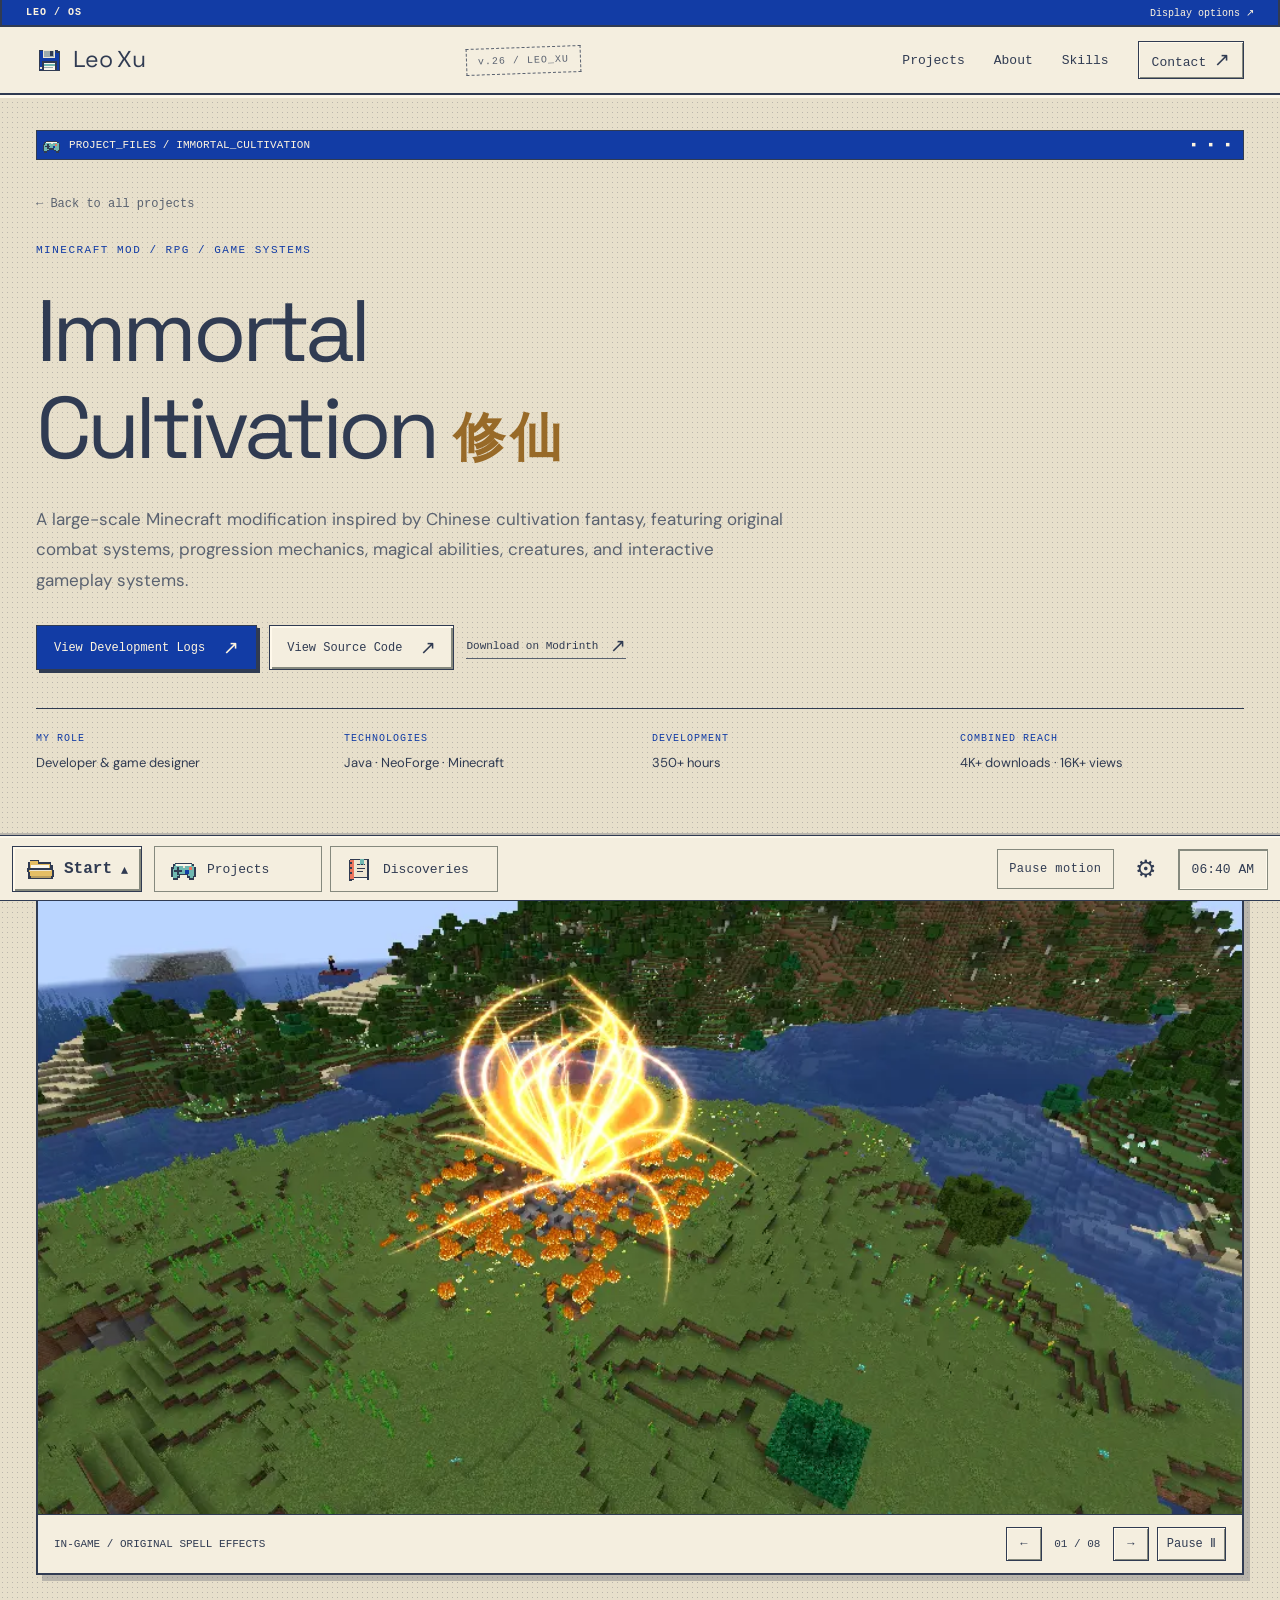
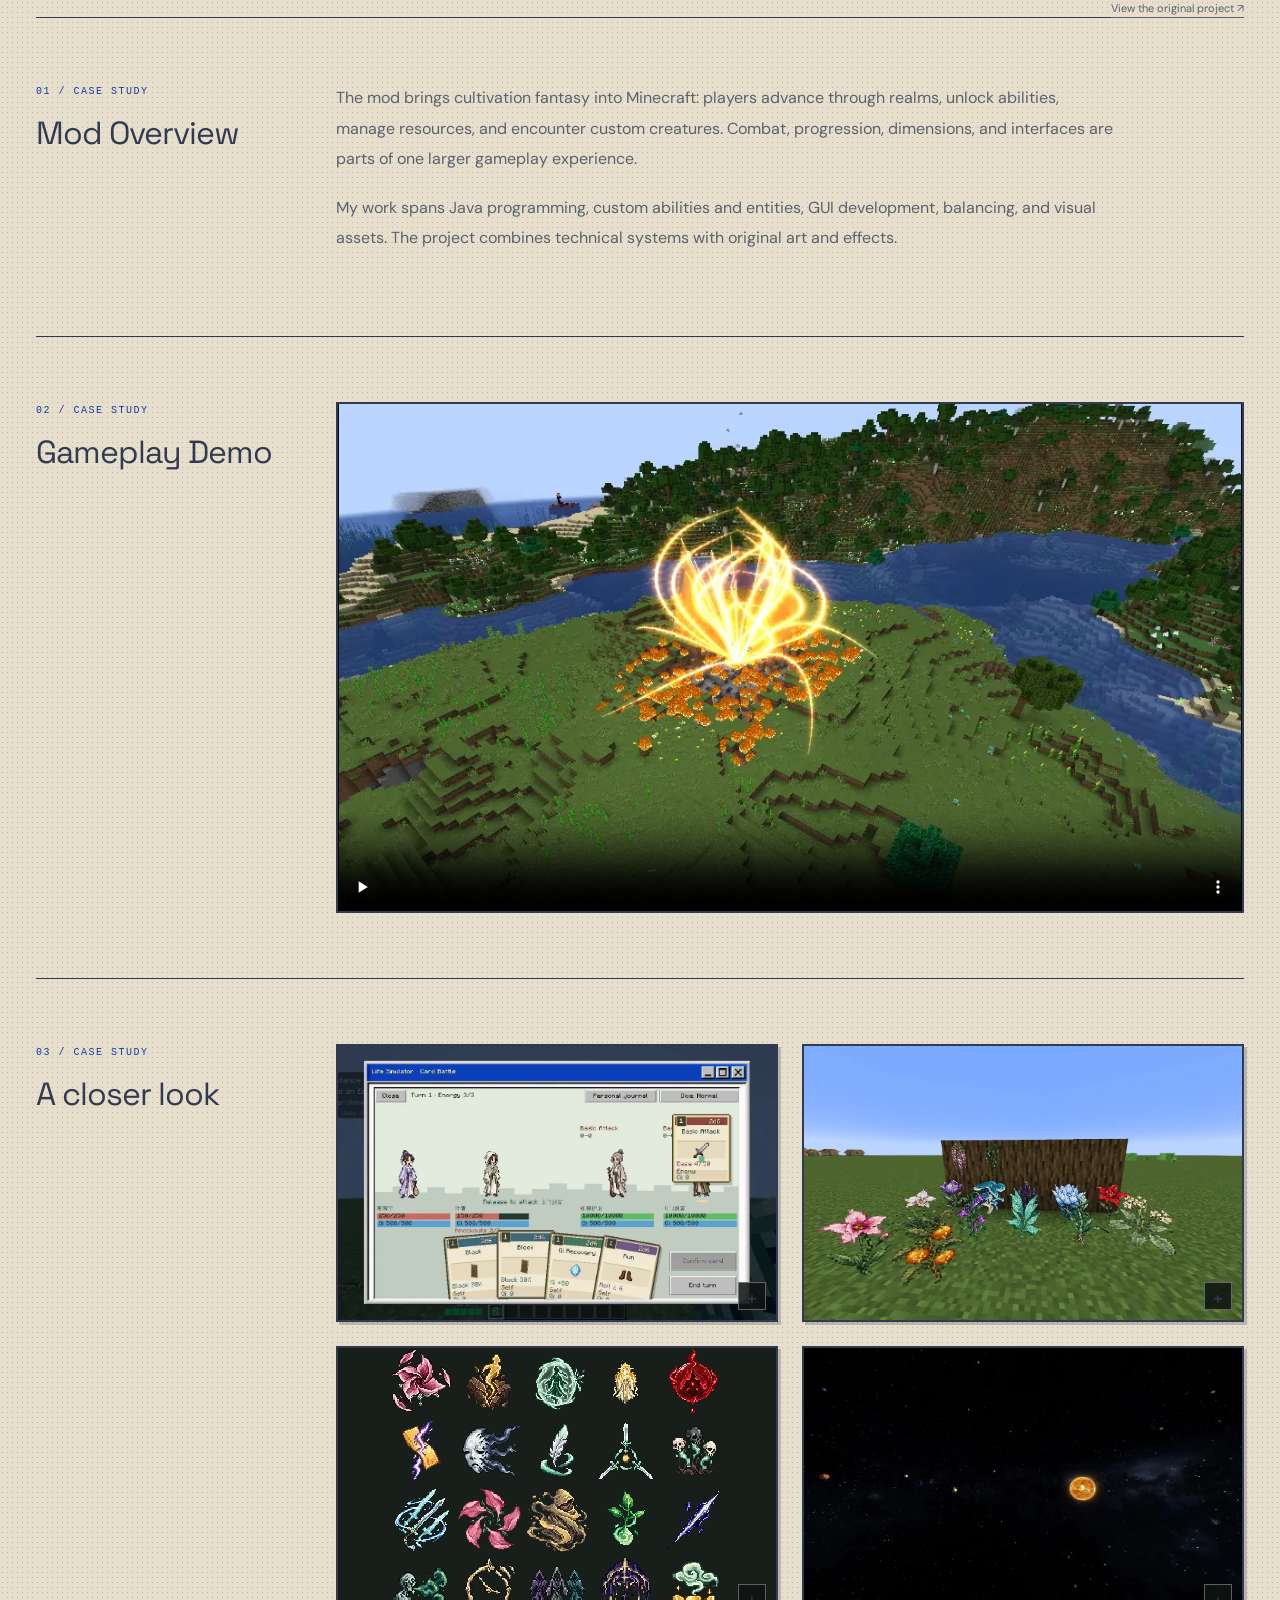
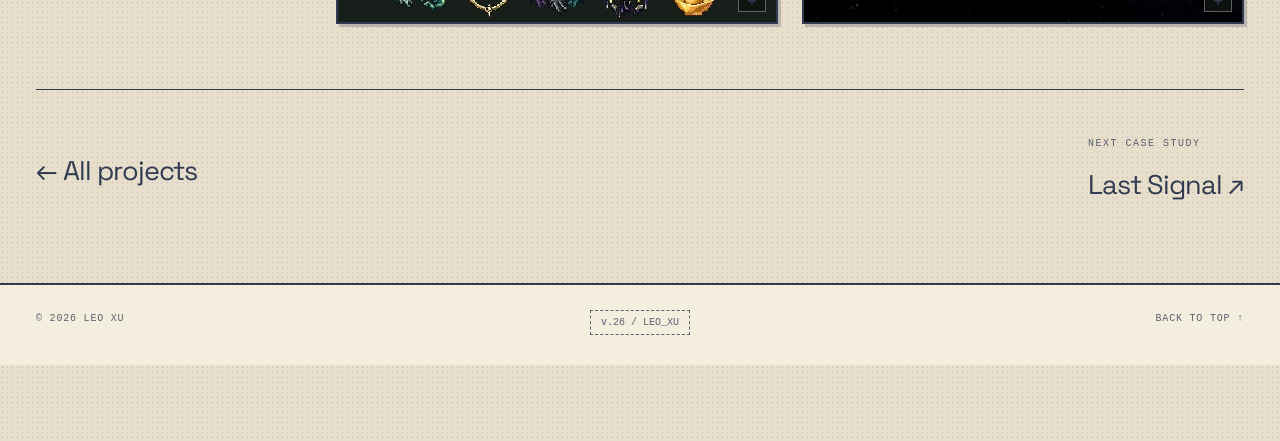
==== immortal-cultivation.html @ 2780e0c4 "first update" ====
<!DOCTYPE html>
<html lang="en" data-palette="paper" id="top"><head><meta charset="UTF-8"><meta name="viewport" content="width=device-width,initial-scale=1"><meta name="description" content="A case study of Leo Xu’s Java and NeoForge Minecraft mod: combat, cultivation progression, entities, interfaces, and original art."><meta name="theme-color" content="#101412"><title>Immortal Cultivation — Leo Xu</title><link rel="icon" type="image/svg+xml" href="assets/favicon.svg"><link rel="preload" href="assets/space-grotesk.woff2" as="font" type="font/woff2" crossorigin><link rel="stylesheet" href="styles.css"><link rel="stylesheet" href="retro.css"><link rel="stylesheet" href="playground.css"><link rel="stylesheet" href="retro-extras.css"><script src="script.js" defer></script><script src="mines-core.js" defer></script><script src="retro-extras.js" defer></script><script src="terminal-core.js" defer></script><script src="playground.js" defer></script><script src="desktop.js" defer></script><script src="case-slideshow.js" defer></script></head><body class="case-page cultivation-case desktop-theme"><a class="skip" href="#main">Skip to content</a><header class="site-header"><div class="system-strip"><span>LEO / OS</span><button type="button" data-app="settings">Display options ↗</button></div><nav class="shell nav-shell" aria-label="Main navigation"><a class="brand" href="index.html"><img class="pixel-icon " src="assets/retro/floppy.svg" alt="" width="32" height="32">Leo Xu<span class="accent"></span></a><button class="build-stamp" type="button" data-secret aria-label="Inspect the desktop build stamp">v.26 / LEO_XU</button><button class="menu-button" type="button" aria-expanded="false" aria-controls="navigation">Menu +</button><div class="nav-links" id="navigation"><a data-section="projects" href="index.html#projects">Projects</a><a data-section="about" href="index.html#about">About</a><a data-section="skills" href="index.html#skills">Skills</a><a class="nav-contact" data-section="contact" href="index.html#contact">Contact <span class="arrow" aria-hidden="true">↗</span></a></div></nav></header><main class="shell" id="main"><section class="case-hero"><div class="section-chrome"><img class="pixel-icon " src="assets/retro/controller.svg" alt="" width="32" height="32"><span>PROJECT_FILES / IMMORTAL_CULTIVATION</span><span class="chrome-dots" aria-hidden="true">▪ ▪ ▪</span></div><a class="back-link" href="index.html#projects">← Back to all projects</a><p class="eyebrow">MINECRAFT MOD / RPG / GAME SYSTEMS</p><div class="case-title-row"><h1>Immortal<br>Cultivation <span class="cn" lang="zh">修仙</span></h1></div><p class="lead">A large-scale Minecraft modification inspired by Chinese cultivation fantasy, featuring original combat systems, progression mechanics, magical abilities, creatures, and interactive gameplay systems.</p><div class="actions"><a class="button" href="https://stardance.hackclub.com/projects/14130" target="_blank" rel="noopener noreferrer">View Development Logs <span class="arrow" aria-hidden="true">↗</span></a><a class="button secondary" href="https://github.com/m3e66/immortal_cultivation_mod-source" target="_blank" rel="noopener noreferrer">View Source Code <span class="arrow" aria-hidden="true">↗</span></a><a class="text-link" href="https://modrinth.com/mod/immortal-cultivation-mod" target="_blank" rel="noopener noreferrer">Download on Modrinth <span class="arrow" aria-hidden="true">↗</span></a></div><dl class="case-facts"><div><dt>My role</dt><dd>Developer &amp; game designer</dd></div><div><dt>Technologies</dt><dd>Java · NeoForge · Minecraft</dd></div><div><dt>Development</dt><dd>350+ hours</dd></div><div><dt>Combined reach</dt><dd>4K+ downloads · 16K+ views</dd></div></dl></section><figure class="case-banner case-slideshow" data-case-slideshow role="region" aria-roledescription="carousel" aria-label="Immortal Cultivation project pictures">
  <div class="case-slide-screen"><div class="case-slide is-active" data-slide data-caption="IN-GAME / ORIGINAL SPELL EFFECTS" role="group" aria-roledescription="slide" aria-label="1 of 8" aria-hidden="false"><img src="assets/cultivation-23.webp" alt="Golden magical effects spreading across the Minecraft world" width="994" height="559" fetchpriority="high"></div><div class="case-slide" data-slide data-caption="INTERFACE / LIFE SIMULATOR" role="group" aria-roledescription="slide" aria-label="2 of 8" aria-hidden="true"><img src="assets/cultivation-7.webp" alt="Life Simulator card battle interface with character sprites and ability cards" width="994" height="559" loading="lazy"></div><div class="case-slide" data-slide data-caption="MODEL VIEWPORT / CREATURE DESIGN" role="group" aria-roledescription="slide" aria-label="3 of 8" aria-hidden="true"><img src="assets/cultivation-14.webp" alt="Dragon creature model in a modeling viewport, not gameplay" width="994" height="559" loading="lazy"></div><div class="case-slide" data-slide data-caption="IN-GAME / ORIGINAL WEAPON ASSETS" role="group" aria-roledescription="slide" aria-label="4 of 8" aria-hidden="true"><img src="assets/cultivation-19.webp" alt="Custom weapon sprites displayed in Minecraft item frames" width="994" height="559" loading="lazy"></div><div class="case-slide" data-slide data-caption="IN-GAME / CUSTOM PLANTS" role="group" aria-roledescription="slide" aria-label="5 of 8" aria-hidden="true"><img src="assets/cultivation-plants.webp" alt="Colorful custom flowers and plants displayed in Minecraft" width="1600" height="841" loading="lazy"></div><div class="case-slide case-slide--pixel-art" data-slide data-caption="PIXEL ART / CULTIVATION ITEMS" role="group" aria-roledescription="slide" aria-label="6 of 8" aria-hidden="true"><img src="assets/cultivation-artifacts.webp" alt="Twenty colorful cultivation item sprites arranged in a grid" width="320" height="256" loading="lazy"></div><div class="case-slide" data-slide data-caption="IN-GAME / CELESTIAL VIEW" role="group" aria-roledescription="slide" aria-label="7 of 8" aria-hidden="true"><img src="assets/cultivation-space.webp" alt="A star-filled sky with glowing celestial bodies" width="1600" height="841" loading="lazy"></div><div class="case-slide" data-slide data-caption="INTERFACE / QI POUCH" role="group" aria-roledescription="slide" aria-label="8 of 8" aria-hidden="true"><img src="assets/cultivation-qi-pouch.webp" alt="Qi Pouch interface with a three-dimensional block preview and inventory" width="1600" height="841" loading="lazy"></div></div>
  <figcaption class="case-slide-controls"><span class="case-slide-caption" data-slide-caption>IN-GAME / ORIGINAL SPELL EFFECTS</span><div class="case-slide-buttons" hidden><button type="button" data-slide-prev aria-label="Previous project picture">←</button><span class="case-slide-count" data-slide-count>01 / 08</span><button type="button" data-slide-next aria-label="Next project picture">→</button><button type="button" data-slide-play aria-label="Pause picture slideshow" aria-pressed="false">Pause Ⅱ</button></div></figcaption>
  <span class="visually-hidden" data-slide-announcement role="status" aria-live="polite" aria-atomic="true"></span>
</figure><p class="case-caption"><a href="https://stardance.hackclub.com/projects/14130" target="_blank" rel="noopener noreferrer">View the original project ↗</a></p>
<section class="case-section"><div class="reveal"><p class="eyebrow">01 / CASE STUDY</p><h2>Mod Overview</h2></div><div class="case-content reveal"><p>The mod brings cultivation fantasy into Minecraft: players advance through realms, unlock abilities, manage resources, and encounter custom creatures. Combat, progression, dimensions, and interfaces are parts of one larger gameplay experience.</p><p>My work spans Java programming, custom abilities and entities, GUI development, balancing, and visual assets. The project combines technical systems with original art and effects.</p></div></section>
<section class="case-section"><div class="reveal"><p class="eyebrow">02 / CASE STUDY</p><h2>Gameplay Demo</h2></div><div class="case-content reveal"><video class="game-video" controls playsinline preload="none" poster="assets/cultivation-23.webp" aria-label="Immortal Cultivation gameplay footage published in Leo's Stardance development logs"><source src="assets/cultivation-gameplay.mp4" type="video/mp4">Your browser cannot play this video <a href="assets/cultivation-gameplay.mp4">Download the gameplay clip</a></video></div></section>
<section class="case-section"><div class="reveal"><p class="eyebrow">03 / CASE STUDY</p><h2>A closer look</h2></div><div class="case-content reveal"><div class="gallery"><figure><button type="button" data-lightbox="assets/cultivation-7.webp" data-caption="" aria-label="Enlarge: Life Simulator card battle interface with character sprites and ability cards"><img src="assets/cultivation-7.webp" alt="Life Simulator card battle interface with character sprites and ability cards" loading="lazy" decoding="async"><span class="zoom-mark" aria-hidden="true">+</span></button></figure><figure><button type="button" data-lightbox="assets/cultivation-plants.webp" data-caption="" aria-label="Enlarge: Colorful custom flowers and plants displayed in Minecraft"><img src="assets/cultivation-plants.webp" alt="Colorful custom flowers and plants displayed in Minecraft" loading="lazy" decoding="async"><span class="zoom-mark" aria-hidden="true">+</span></button></figure><figure><button type="button" data-lightbox="assets/cultivation-artifacts.webp" data-caption="" aria-label="Enlarge: Twenty colorful cultivation item sprites arranged in a grid"><img src="assets/cultivation-artifacts.webp" alt="Twenty colorful cultivation item sprites arranged in a grid" loading="lazy" decoding="async"><span class="zoom-mark" aria-hidden="true">+</span></button></figure><figure><button type="button" data-lightbox="assets/cultivation-space.webp" data-caption="" aria-label="Enlarge: A star-filled sky with glowing celestial bodies"><img src="assets/cultivation-space.webp" alt="A star-filled sky with glowing celestial bodies" loading="lazy" decoding="async"><span class="zoom-mark" aria-hidden="true">+</span></button></figure></div></div></section>
<div class="project-next"><a href="index.html#projects">← All projects</a><div><span class="mono">NEXT CASE STUDY</span><a href="last-signal.html">Last Signal ↗</a></div></div></main><dialog class="lightbox" aria-label="Project screenshot viewer"><div class="lightbox-head"><p class="lightbox-caption"></p><button type="button" data-close aria-label="Close screenshot viewer">Close ×</button></div><img alt=""><div class="lightbox-controls"><button type="button" data-prev>← Previous</button><span class="lightbox-count" aria-live="polite"></span><button type="button" data-next>Next →</button></div></dialog><footer class="site-footer"><div class="shell footer-inner mono"><span>© 2026 LEO XU</span><button class="footer-build-stamp" type="button" data-secret aria-label="Inspect the desktop build stamp">v.26 / LEO_XU</button><a href="#top">BACK TO TOP ↑</a></div></footer><div class="desktop-taskbar"><button class="launcher-button" type="button" data-launcher aria-controls="tool-launcher" aria-expanded="false"><img class="pixel-icon " src="assets/retro/folder.svg" alt="" width="32" height="32"><strong>Start</strong><span>▴</span></button><div class="taskbar-tabs"><a href="index.html#projects"><img class="pixel-icon " src="assets/retro/controller.svg" alt="" width="32" height="32"> Projects</a><button type="button" data-app="journal"><img class="pixel-icon " src="assets/retro/journal.svg" alt="" width="32" height="32"> Discoveries</button></div><div class="taskbar-end"><button class="motion-button" type="button" aria-pressed="false">Pause motion</button><button class="taskbar-settings" type="button" data-app="settings" aria-label="Open desktop settings">⚙</button><time class="desktop-clock" aria-label="Local time">--:--</time></div><nav id="tool-launcher" class="tool-launcher" hidden aria-label="Desktop applications"><div class="launcher-heading">LEO / OS</div><button type="button" class="desktop-shortcut" data-app="signals"><img class="pixel-icon " src="assets/retro/controller.svg" alt="" width="32" height="32"><span>Signal Hunt</span></button><button type="button" class="desktop-shortcut" data-app="paint"><img class="pixel-icon " src="assets/retro/paint.svg" alt="" width="32" height="32"><span>Pixel Paint</span></button><button type="button" class="desktop-shortcut" data-app="music"><img class="pixel-icon " src="assets/retro/music.svg" alt="" width="32" height="32"><span>Music Lab</span></button><button type="button" class="desktop-shortcut" data-app="terminal"><img class="pixel-icon " src="assets/retro/terminal.svg" alt="" width="32" height="32"><span>Terminal</span></button><button type="button" class="desktop-shortcut" data-app="mines"><img class="pixel-icon " src="assets/retro/mines.svg" alt="" width="32" height="32"><span>Minesweeper</span></button><button type="button" class="desktop-shortcut" data-app="saver"><img class="pixel-icon " src="assets/retro/screensaver.svg" alt="" width="32" height="32"><span>Screen Saver</span></button><button type="button" class="desktop-shortcut" data-app="buddy"><img class="pixel-icon " src="assets/retro/paperclip.svg" alt="" width="32" height="32"><span>Office Buddy</span></button><button type="button" class="desktop-shortcut" data-app="errors"><img class="pixel-icon " src="assets/retro/error.svg" alt="" width="32" height="32"><span>Error Lab</span></button><button type="button" class="desktop-shortcut" data-app="journal"><img class="pixel-icon " src="assets/retro/journal.svg" alt="" width="32" height="32"><span>Discoveries</span></button><button type="button" class="desktop-shortcut" data-app="settings"><img class="pixel-icon " src="assets/retro/folder.svg" alt="" width="32" height="32"><span>Desktop settings</span></button></nav></div><div id="desktop-fx" aria-hidden="true"></div></body></html>
---- styles.css ----
@font-face{font-family:Space;src:url('assets/space-grotesk.woff2') format('woff2');font-weight:400 700;font-display:swap}
@font-face{font-family:DM;src:url('assets/dm-sans.woff2') format('woff2');font-weight:400 700;font-display:swap}
:root{color-scheme:dark;--bg:#101412;--panel:#191e1b;--ink:#f0f1e9;--muted:#a5aea6;--line:#303831;--accent:#d1e8a0;--gold:#dfbd7d;--cyan:#9de5dc;--radius:12px;--display:Space,'Segoe UI',sans-serif;--body:DM,'Segoe UI',sans-serif}
*{box-sizing:border-box}html{scroll-behavior:smooth;scroll-padding-top:100px}body{margin:0;background:var(--bg);color:var(--ink);font-family:var(--body);font-size:16px;line-height:1.7}button,a{-webkit-tap-highlight-color:transparent}button,input{font:inherit}button{color:inherit;cursor:pointer}a{color:inherit;text-underline-offset:5px;text-decoration-thickness:1px}img,video,svg{max-width:100%;display:block}img{height:auto}button:focus-visible,a:focus-visible,input:focus-visible,video:focus-visible{outline:2px solid var(--accent);outline-offset:6px}::selection{background:var(--accent);color:var(--bg)}[hidden]{display:none!important}.shell{width:min(1200px,calc(100% - 96px));margin-inline:auto}.skip{position:fixed;top:-100px;left:20px;background:var(--accent);color:var(--bg);padding:12px 18px;z-index:100}.skip:focus{top:12px}.mono,.eyebrow{font-family:Consolas,'Courier New',monospace;font-size:11px;letter-spacing:1.5px;text-transform:uppercase}.eyebrow{color:var(--accent);display:flex;gap:14px;align-items:center;margin:0 0 22px}.eyebrow:before{content:'';width:22px;height:1px;background:currentColor}h1,h2,h3,h4{font-family:var(--display);font-weight:500;line-height:1.12;margin:0;letter-spacing:-.04em}h2{font-size:clamp(34px,4vw,52px)}h3{font-size:28px}p{margin:0 0 18px}.muted{color:var(--muted)}.accent{color:var(--accent)}.small{font-size:13px}.arrow{display:inline-block;font-family:Arial,sans-serif;font-size:19px;line-height:1;transition:transform .2s}.button:hover .arrow,.text-link:hover .arrow{transform:translate(3px,-2px)}
.site-header{position:sticky;top:0;z-index:30;background:#101412f5;border-bottom:1px solid var(--line)}.nav-shell{height:80px;display:flex;align-items:center;justify-content:space-between;gap:30px}.brand{display:flex;align-items:center;gap:12px;text-decoration:none;font-family:var(--display);font-size:20px;letter-spacing:-.7px}.brand-mark{width:30px;height:30px;border:1px solid #5c6c55;display:grid;place-items:center;font-size:13px;transform:rotate(-8deg);color:var(--accent)}.brand-mark span{transform:rotate(8deg)}.nav-links{display:flex;align-items:center;gap:33px;height:100%}.nav-links a{font-size:13px;text-decoration:none;color:var(--muted);position:relative;padding:29px 0}.nav-links a:after{content:'';position:absolute;bottom:16px;left:0;width:100%;height:2px;background:var(--accent);transform:scaleX(0);transform-origin:left;transition:transform .25s}.nav-links a:hover,.nav-links a[aria-current]{color:var(--ink)}.nav-links a[aria-current]:after{transform:scaleX(1)}.nav-links .nav-contact{padding:8px 15px;border:1px solid #56614e;border-radius:4px;color:var(--accent)}.nav-links .nav-contact:after{display:none}.nav-contact:hover{background:#222c1c}.menu-button{display:none;background:none;border:1px solid var(--line);padding:7px 12px}.header-note{color:#8c968e;font-size:10px;letter-spacing:1px}
.hero{position:relative;min-height:650px;display:grid;grid-template-columns:1fr 1fr;align-items:center;padding-top:58px;padding-bottom:65px;isolation:isolate}.hero-copy{position:relative;z-index:2}.hero .eyebrow{margin-bottom:28px}.hero h1{font-size:clamp(86px,10.2vw,146px);font-weight:500;letter-spacing:-.075em;line-height:1}.hero-role{font-family:var(--display);font-size:clamp(22px,2.5vw,31px);letter-spacing:-.8px;margin:20px 0}.hero-description{max-width:470px;color:var(--muted);font-size:16px;line-height:1.9}.hero-skills{color:#a9b79e;font-family:Consolas,monospace;font-size:11px;letter-spacing:.1px;margin:22px 0 28px}.actions{display:flex;flex-wrap:wrap;align-items:center;gap:12px}.button{display:inline-flex;align-items:center;justify-content:center;gap:24px;padding:13px 22px;background:var(--accent);color:#15200e;text-decoration:none;font-size:13px;font-weight:600;border:1px solid var(--accent);border-radius:4px;line-height:1.4;transition:background .2s,transform .2s,border-color .2s}.button:hover{background:#e1f5b7;border-color:#e1f5b7;transform:translateY(-2px)}.button.secondary{background:transparent;color:var(--ink);border-color:#465044}.button.secondary:hover{background:#22291f;border-color:#8c9a7e}.text-link{display:inline-flex;align-items:center;gap:12px;font-size:13px;text-decoration:none;border-bottom:1px solid #78846c;padding-bottom:3px;line-height:1.7}.hero-art{position:relative;width:115%;margin-left:-5%;align-self:center}.hero-art svg{width:100%;overflow:visible}.world-float{transform-origin:350px 240px;animation:float 7s ease-in-out infinite}.world-spark{animation:spark 5s ease-in-out infinite;animation-delay:var(--delay,0s)}.hero-art-label{position:absolute;left:12%;bottom:8%;color:#74866c;font:10px Consolas,monospace;letter-spacing:2px}.motion-button{background:none;color:var(--muted);border:0;border-bottom:1px solid var(--line);padding:4px 0;font:10px Consolas,monospace;letter-spacing:.5px;position:absolute;bottom:10px;right:20px}.hero-bottom{display:flex;justify-content:space-between;align-items:center;border-top:1px solid var(--line);padding:19px 0;color:#97a18f;font-size:10px;letter-spacing:1.2px}.hero-bottom a{text-decoration:none}.hero-bottom span:first-child{display:flex;gap:9px;align-items:center}.status-dot{display:inline-block;width:5px;height:5px;border-radius:50%;background:var(--accent)}
.section{padding:106px 0}.section-top{display:flex;justify-content:space-between;align-items:flex-end;gap:28px;margin-bottom:42px}.section-top .eyebrow{margin-bottom:15px}.section-top>p{font-size:14px;color:var(--muted);max-width:330px;margin:0}.section-number{color:#66745f}.project-feature{border:1px solid var(--line);border-radius:var(--radius);background:#191b1c;overflow:hidden;position:relative;margin-bottom:34px;isolation:isolate;--spot:rgba(223,189,125,.09)}.project-feature:before{content:'';pointer-events:none;position:absolute;inset:0;background:radial-gradient(480px circle at var(--mouse-x,40%) var(--mouse-y,30%),var(--spot),transparent 70%);opacity:0;transition:opacity .5s;z-index:-1}.project-feature:hover:before{opacity:1}.project-feature.cultivation{--accent:var(--gold);border-color:#494030;background:#1c1a20}.project-feature.signal{--accent:var(--cyan);--spot:rgba(157,229,220,.09);border-color:#30484a;background:#101e24}.feature-body{display:grid;grid-template-columns:1.2fr 1fr}.feature-visual{padding:24px 0 24px 24px;display:flex;flex-direction:column}.feature-image{position:relative;overflow:hidden;border-radius:6px;flex:1;min-height:330px;background:#101316}.feature-image img{width:100%;height:100%;position:absolute;object-fit:cover;transition:transform .8s cubic-bezier(.2,.7,.1,1)}.project-feature:hover .feature-image img{transform:scale(1.025)}.feature-image .image-marker{position:absolute;bottom:15px;left:15px;background:#101412df;padding:6px 11px;font-size:10px;letter-spacing:1px;color:white;border:1px solid #ffffff24;z-index:2}.feature-image .corner-link{position:absolute;right:15px;top:15px;width:35px;height:35px;background:#101412dc;border:1px solid #ffffff35;display:grid;place-items:center;border-radius:50%;text-decoration:none;color:white;z-index:2}.feature-image .corner-link:hover{background:var(--accent);color:var(--bg)}.feature-caption{display:flex;justify-content:space-between;gap:16px;font-size:10px;color:#b2ada4;margin-top:13px}.feature-caption a{color:inherit}.feature-copy{padding:35px 34px;display:flex;flex-direction:column;justify-content:center}.project-index{font:10px Consolas,monospace;color:var(--accent);text-transform:uppercase;letter-spacing:1.7px;margin-bottom:19px}.feature-copy h3{font-size:clamp(29px,3vw,39px);letter-spacing:-1.5px}.cn{font-size:.6em;font-family:serif;color:var(--gold);letter-spacing:.1em;vertical-align:middle;white-space:nowrap}.feature-copy .description{font-size:14px;line-height:1.8;color:#bbc0b9;margin:20px 0}.tags{display:flex;gap:6px;flex-wrap:wrap}.tag{font:10px Consolas,monospace;border:1px solid #ffffff26;padding:4px 9px;border-radius:3px;color:#c5cdbd;line-height:1.5}.feature-role{font-size:12px;color:#adb5aa;margin:18px 0 22px}.feature-role strong{color:var(--ink);font-weight:500}.feature-copy .actions{gap:16px}.feature-copy .button{padding:11px 15px;gap:15px}.feature-copy .text-link{font-size:12px}.feature-footer{display:flex;border-top:1px solid #ffffff15;padding:19px 24px;gap:30px;align-items:center;justify-content:space-between}.feature-metrics{display:flex;gap:28px}.metric{font-size:10px;color:#b3b8ab}.metric strong{font-family:var(--display);font-size:22px;font-weight:500;color:var(--ink);margin-right:6px}.feature-footer>.mono{color:var(--accent);font-size:10px;letter-spacing:.5px}.feature-footer .source-link{font-size:11px;color:#bbc1b5;white-space:nowrap}.section-divider{border-top:1px solid var(--line)}
.additional-grid{display:grid;grid-template-columns:repeat(2,1fr);gap:34px 28px}.project-card{border-bottom:1px solid var(--line);padding-bottom:28px;transition:transform .3s}.project-card:hover{transform:translateY(-4px)}.card-media{display:block;position:relative;aspect-ratio:1.9;overflow:hidden;background:#202722;border-radius:8px;border:1px solid var(--line);margin-bottom:21px}.card-media img{width:100%;height:100%;object-fit:cover;transition:transform .6s}.card-media:hover img{transform:scale(1.035)}.card-media.advent img{object-position:top}.media-label{position:absolute;bottom:10px;left:12px;font:9px Consolas,monospace;letter-spacing:.7px;padding:4px 8px;color:#e9eee6;background:#121714eb;border:1px solid #ffffff20}.card-category{font:10px Consolas,monospace;letter-spacing:1px;text-transform:uppercase;color:var(--accent);margin-bottom:10px}.card-title{display:flex;align-items:flex-start;justify-content:space-between;gap:20px;margin-bottom:14px}.card-title h3{font-size:23px;letter-spacing:-.6px}.card-title a{text-decoration:none}.card-title a:hover{color:var(--accent)}.card-title>.arrow{color:var(--accent)}.project-card>p{font-size:14px;line-height:1.85;color:var(--muted);max-width:520px}.contribution{font-size:12px;color:#c0c8bb;margin:18px 0}.contribution strong{color:var(--ink);font-weight:500}.project-card .tags{margin-top:20px}.eye-graphic{width:100%;height:100%;background:#222b2b}.project-card .no-link{font-size:11px;color:#9da797;margin-top:18px}
.process{padding:84px 0;background:#dce4ce;color:#1d2719}.process .eyebrow{color:#4d6240}.process h2{max-width:500px}.process .section-top>p{color:#4d5847}.process-track{display:grid;grid-template-columns:repeat(4,1fr);margin-top:45px}.process-step{padding:25px 26px 0 0;border-top:1px solid #8c9b7f;position:relative}.process-step:before{content:'';position:absolute;top:-4px;left:0;width:7px;height:7px;background:#405135;border-radius:50%}.process-step .mono{color:#526447;font-size:11px}.process-step h3{font-size:23px;margin:16px 0 12px;letter-spacing:-.5px}.process-step p{font-size:13px;color:#4b5645;line-height:1.9;margin:0;max-width:225px}
.about-grid{display:grid;grid-template-columns:.9fr 1.1fr;gap:90px}.about-heading h2{font-size:48px;line-height:1.16;max-width:370px}.about-stamp{margin-top:38px;border:1px solid #4a5741;width:110px;height:110px;border-radius:50%;display:flex;flex-direction:column;align-items:center;justify-content:center;transform:rotate(-12deg);font-size:10px;letter-spacing:1px;color:var(--accent)}.about-stamp strong{font-family:var(--display);font-size:37px;font-weight:500;letter-spacing:-3px;line-height:1.1}.about-copy p{color:#b8c1b3;font-size:16px;line-height:1.95}.about-copy p:first-child{font-size:22px;line-height:1.6;color:var(--ink);letter-spacing:-.4px}.about-facts{display:grid;grid-template-columns:1fr 1fr;gap:18px;padding-top:24px;margin-top:24px;border-top:1px solid var(--line)}.about-facts dt{font:10px Consolas,monospace;letter-spacing:1px;color:#819277;text-transform:uppercase}.about-facts dd{font-size:13px;margin:8px 0 0;line-height:1.7}.skills-list{border-top:1px solid var(--line)}.skill-row{display:grid;grid-template-columns:50px 1fr 1.6fr;gap:22px;align-items:center;border-bottom:1px solid var(--line);padding:27px 0}.skill-row>.mono{color:#819277}.skill-row h3{font-size:20px;letter-spacing:-.4px}.skill-row p{margin:0;font-size:14px;color:#b3bcae}.skill-row small{font-size:11px;color:#7e8b79}.contact-section{padding:80px 0 90px}.contact-box{padding:58px 60px;border:1px solid #48523f;border-radius:12px;position:relative;overflow:hidden;background:#1a2218;display:grid;grid-template-columns:1.2fr 1fr;gap:50px}.contact-box h2{font-size:clamp(36px,4.2vw,54px);line-height:1.1}.contact-box>div>p{max-width:450px;color:#acb9a1;margin-top:20px;font-size:14px}.contact-details{align-self:center}.email-link{display:inline-block;font-family:var(--display);font-size:clamp(17px,2vw,25px);letter-spacing:-.6px;color:var(--accent);overflow-wrap:anywhere;margin-bottom:23px}.copy-button{background:none;border:0;border-bottom:1px solid #738366;color:#c1cdb7;padding:4px 0;font-size:12px}.contact-details .actions{gap:20px}.contact-links{display:flex;gap:22px;margin-top:24px;font-size:11px;color:#9eac94}.contact-status{min-height:22px;font-size:12px;color:var(--accent);margin:12px 0 0!important}.email-fallback{width:100%;padding:9px;background:#101412;border:1px solid var(--accent);color:var(--ink);font-size:14px}.site-footer{border-top:1px solid var(--line);padding:25px 0 30px}.footer-inner{display:flex;justify-content:space-between;gap:20px;color:#86937e;font-size:10px;letter-spacing:.8px}.footer-inner a{text-decoration:none}.footer-inner a:hover{color:var(--accent)}
.case-page{--accent:var(--gold)}.case-page.signal-case{--accent:var(--cyan)}.case-hero{padding-top:50px;padding-bottom:60px}.back-link{display:inline-flex;gap:12px;text-decoration:none;color:var(--muted);font-size:12px;margin-bottom:48px}.back-link:hover{color:var(--accent)}.case-title-row{display:flex;justify-content:space-between;align-items:flex-end;gap:40px}.case-hero h1{font-size:clamp(46px,6.7vw,88px);max-width:850px;letter-spacing:-.055em}.case-hero .lead{font-size:18px;color:#b8c0b0;max-width:750px;line-height:1.8;margin:27px 0 30px}.case-facts{display:grid;grid-template-columns:repeat(4,1fr);border-top:1px solid var(--line);padding-top:24px;margin:38px 0 0;gap:24px}.case-facts dt{font:10px Consolas,monospace;color:var(--accent);letter-spacing:1px;text-transform:uppercase}.case-facts dd{margin:8px 0 0;font-size:13px}.case-banner{margin:0 0 24px;position:relative;border:1px solid #524630;border-radius:8px;overflow:hidden;background:#141a1b}.signal-case .case-banner{border-color:#2f5151}.case-banner>img{width:100%;max-height:580px;object-fit:cover}.case-banner .banner-overlay{position:absolute;bottom:20px;left:24px;padding:7px 12px;border:1px solid #ffffff38;background:#111611e6;font:10px Consolas,monospace;letter-spacing:1px;color:white}.case-caption{font-size:11px;color:var(--muted);margin-bottom:0;display:flex;justify-content:space-between;gap:20px}.case-section{display:grid;grid-template-columns:240px 1fr;gap:60px;padding:65px 0;border-top:1px solid var(--line)}.case-section h2{font-size:32px;letter-spacing:-1px}.case-section .eyebrow{font-size:10px;margin-bottom:16px}.case-content>p{font-size:16px;color:#b9c1b2;line-height:1.9;max-width:780px}.case-content h3{font-size:23px;margin-bottom:15px;letter-spacing:-.6px}.case-content ul{color:#b9c1b2;font-size:14px;line-height:1.9;padding-left:19px}.case-content li{padding-left:5px;margin-bottom:8px}.case-content li::marker{color:var(--accent)}.system-grid{display:grid;grid-template-columns:1fr 1fr;gap:23px}.system{border-left:2px solid #57604c;padding:2px 0 5px 22px}.system h3{font-size:20px;margin-bottom:12px}.system p{font-size:14px;color:#abb6a3;line-height:1.9;margin:0}.system .mono{color:var(--accent);display:block;margin-bottom:13px;font-size:10px}.system.wide{grid-column:1/-1}.decision{border-top:1px solid var(--line);padding:25px 0}.decision:first-child{border-top:0;padding-top:0}.decision h3{font-size:22px;margin-bottom:12px}.decision p{font-size:14px;color:#b9c1b2;line-height:1.9}.evidence-link{font-size:11px;color:var(--accent)}.game-video{width:100%;aspect-ratio:16/9;background:#080c09;border:1px solid var(--line);border-radius:6px}.media-note{color:#97a18e;font-size:11px;margin-top:12px;line-height:1.8}.gallery{display:grid;grid-template-columns:1fr 1fr;gap:24px}.gallery figure{margin:0}.gallery button{display:block;position:relative;width:100%;padding:0;background:#181e19;border:1px solid var(--line);border-radius:6px;overflow:hidden;cursor:zoom-in}.gallery button img{width:100%;aspect-ratio:16/10;object-fit:cover;transition:transform .45s}.gallery button:hover img{transform:scale(1.035)}.gallery button .zoom-mark{position:absolute;right:10px;bottom:10px;background:#101412dd;border:1px solid #ffffff55;width:28px;height:28px;display:grid;place-items:center;font-size:18px}.gallery figcaption{font-size:11px;color:#a3af9b;line-height:1.6;margin-top:11px}.gallery.full-width{grid-template-columns:1fr}.gallery.full-width button img{aspect-ratio:auto;object-fit:contain}.project-next{display:flex;justify-content:space-between;align-items:center;gap:30px;border-top:1px solid var(--line);padding:45px 0 75px}.project-next .mono{color:var(--muted);font-size:10px;margin-bottom:10px;display:block}.project-next a{font-family:var(--display);font-size:27px;letter-spacing:-1px;text-decoration:none}.project-next a:hover{color:var(--accent)}
.lightbox{width:min(1150px,calc(100% - 32px));max-height:94svh;background:#111612;border:1px solid #65715b;border-radius:8px;padding:18px;color:var(--ink)}.lightbox::backdrop{background:#060a08ed}.lightbox-head{display:flex;align-items:center;justify-content:space-between;gap:20px;margin-bottom:14px}.lightbox-head p{font-size:12px;color:var(--muted);margin:0}.lightbox button{border:1px solid #536049;background:#1f281a;padding:7px 14px;font-size:12px}.lightbox>img{max-width:100%;max-height:72svh;object-fit:contain;margin:auto}.lightbox-controls{display:flex;justify-content:space-between;margin-top:14px;gap:20px;align-items:center}.lightbox-controls span{font:11px Consolas,monospace;color:var(--muted)}
.reveal.is-pending{opacity:0;transform:translateY(22px)}.reveal{transition:opacity .7s ease,transform .7s cubic-bezier(.2,.65,.3,1)}.reveal.is-visible{opacity:1;transform:none}.motion-off *, .motion-off *:before, .motion-off *:after{animation:none!important;transition:none!important;scroll-behavior:auto!important}.motion-off .reveal{opacity:1!important;transform:none!important}@keyframes float{0%,100%{transform:translateY(0)}50%{transform:translateY(-11px)}}@keyframes spark{0%,100%{opacity:.3}50%{opacity:.9}}
@media(min-width:1600px){.shell{width:min(1360px,calc(100% - 140px))}.hero{min-height:740px}.hero h1{font-size:160px}.hero-description{font-size:18px;max-width:520px}.hero-art{width:108%}.feature-image{min-height:390px}.feature-copy{padding:46px}.hero-role{font-size:36px}}
@media(max-width:1100px){.shell{width:calc(100% - 64px)}.header-note{display:none}.hero{min-height:610px}.hero-art{width:115%;margin-left:-6%}.hero h1{font-size:105px}.feature-body{grid-template-columns:1.1fr 1fr}.feature-copy{padding:28px 25px}.feature-copy h3{font-size:31px}.feature-footer{gap:20px;flex-wrap:wrap}.feature-footer>.mono{display:none}.feature-copy .actions{align-items:flex-start;flex-direction:column;gap:18px}.feature-image{min-height:360px}.about-grid{gap:45px}.contact-box{padding:40px;gap:30px}.case-section{grid-template-columns:190px 1fr;gap:35px}}
@media(max-width:800px){.shell{width:calc(100% - 40px)}.nav-shell{height:70px}.nav-links{gap:23px}.nav-links a{font-size:12px;padding:23px 0}.nav-links a:after{bottom:11px}.hero{min-height:580px;padding:58px 0 48px;grid-template-columns:1.1fr .9fr}.hero h1{font-size:86px}.hero-role{font-size:22px}.hero-description{font-size:14px}.hero-art{width:135%;margin-left:-20%}.hero-skills{font-size:10px;max-width:300px;line-height:1.9}.hero .button{padding:12px 16px;gap:14px}.hero-art-label{display:none}.hero-bottom{font-size:9px;gap:20px}.section{padding:78px 0}.section-top{align-items:flex-start;gap:25px}.section-top>p{font-size:12px;max-width:245px}.feature-body{grid-template-columns:1fr}.feature-visual{padding:18px 18px 0}.feature-image{min-height:0;aspect-ratio:1.8;flex:auto}.feature-copy{padding:28px}.feature-copy .actions{flex-direction:row;align-items:center}.feature-copy h3{font-size:35px}.feature-copy .description{max-width:590px}.feature-role{margin:16px 0 23px}.feature-caption{margin:10px 0 0}.feature-footer{padding:17px 28px}.feature-metrics{gap:22px}.metric strong{font-size:20px}.additional-grid{gap:28px 22px}.card-title h3{font-size:20px}.project-card>p{font-size:13px}.card-category{font-size:9px}.card-media{aspect-ratio:1.6}.process{padding:65px 0}.process-step{padding-right:20px}.process-step h3{font-size:20px}.process-step p{font-size:12px}.about-grid{grid-template-columns:.8fr 1.2fr;gap:30px}.about-heading h2{font-size:38px}.about-copy p{font-size:14px}.about-copy p:first-child{font-size:19px}.skill-row{grid-template-columns:30px 1fr 1.4fr;gap:15px}.skill-row h3{font-size:17px}.skill-row p{font-size:12px}.contact-box{padding:35px;grid-template-columns:1fr;gap:28px}.contact-box h2{font-size:44px}.email-link{font-size:24px}.case-facts{grid-template-columns:1fr 1fr;row-gap:25px}.case-section{grid-template-columns:1fr;gap:26px;padding:48px 0}.case-section h2{font-size:30px}.case-section .eyebrow{margin-bottom:10px}.case-title-row{align-items:flex-start;flex-direction:column;gap:25px}.case-hero h1{font-size:56px}.case-hero .lead{font-size:16px}.back-link{margin-bottom:34px}.gallery{gap:18px}.case-content>p{font-size:15px}}
@media(max-width:560px){html{scroll-padding-top:85px}.shell{width:calc(100% - 36px)}.brand{font-size:18px}.brand-mark{width:27px;height:27px;font-size:12px}.menu-button{display:block}.nav-links{display:none;position:absolute;top:70px;left:0;width:100%;height:auto;background:#171e16;border-bottom:1px solid #57654d;padding:12px 24px 22px;flex-direction:column;align-items:stretch;gap:0}.nav-links.is-open{display:flex}.nav-links a{padding:15px 0;font-size:14px}.nav-links a:after{bottom:8px;width:26px}.nav-links .nav-contact{margin-top:8px;padding:12px}.hero{display:flex;flex-direction:column;align-items:stretch;padding-top:48px;padding-bottom:15px;min-height:0}.hero .eyebrow{font-size:9px;margin-bottom:22px}.hero h1{font-size:clamp(76px,25.5vw,100px)}.hero-role{font-size:clamp(20px,6.2vw,24px);margin:18px 0}.hero-description{font-size:15px;max-width:420px}.hero-skills{max-width:none;font-size:10px;margin:20px 0 27px}.hero-copy .actions{gap:10px}.hero-art{width:100%;margin:16px 0 -3px;max-width:440px;align-self:center}.hero-art svg{max-height:300px}.motion-button{bottom:6px;right:0;font-size:9px}.hero-bottom{font-size:8px;line-height:1.8;padding:18px 0;letter-spacing:.5px}.hero-bottom .desktop-only{display:none}.section{padding:65px 0}.section-top{display:block;margin-bottom:29px}.section-top>p{max-width:330px;margin-top:18px;font-size:13px}.eyebrow{font-size:10px;margin-bottom:18px}.section-top h2{font-size:36px}.feature-copy{padding:24px 20px}.feature-copy h3{font-size:30px}.feature-copy .description{font-size:13px;margin:17px 0}.feature-visual{padding:12px 12px 0}.feature-image{aspect-ratio:1.45}.signal .feature-image img{object-fit:contain;background:#080f15}.feature-caption{font-size:9px;gap:10px}.feature-copy .button{font-size:12px}.feature-copy .text-link{font-size:11px}.feature-footer{padding:16px 20px;gap:15px}.feature-metrics{gap:15px;width:100%;justify-content:space-between}.metric{font-size:9px;max-width:100px}.metric strong{display:block;margin:0;font-size:23px}.project-index{font-size:9px;margin-bottom:15px}.feature-role{font-size:11px}.project-feature{margin-bottom:24px}.additional-grid{grid-template-columns:1fr;gap:33px}.card-media{aspect-ratio:1.8}.card-title h3{font-size:23px}.project-card>p{font-size:14px}.process-track{grid-template-columns:1fr;margin-top:28px}.process-step{border-top:0;border-left:1px solid #8c9b7f;padding:0 0 30px 27px}.process-step:last-child{padding-bottom:0}.process-step:before{left:-4px;top:7px}.process-step h3{font-size:23px;margin:10px 0}.process-step p{max-width:100%;font-size:13px}.about-grid{grid-template-columns:1fr;gap:30px}.about-heading{display:grid;grid-template-columns:1fr 90px;gap:15px;align-items:center}.about-heading>.eyebrow{grid-column:1/-1;margin-bottom:0}.about-heading h2{font-size:35px}.about-stamp{margin-top:0;width:85px;height:85px;font-size:8px}.about-stamp strong{font-size:29px}.about-copy p{font-size:15px}.about-copy p:first-child{font-size:20px}.about-facts{gap:15px}.about-facts dd{font-size:12px}.skill-row{grid-template-columns:26px 1fr;padding:23px 0;gap:8px 12px}.skill-row p{grid-column:2;font-size:13px}.skill-row h3{font-size:20px}.contact-section{padding:55px 0}.contact-box{padding:28px 23px;gap:28px}.contact-box h2{font-size:36px}.contact-box>div>p{font-size:13px}.email-link{font-size:21px;letter-spacing:-.8px}.contact-details .actions{gap:17px}.contact-details .button{padding:11px 17px;font-size:12px}.contact-links{gap:18px;font-size:10px}.footer-inner{flex-wrap:wrap;font-size:9px;gap:12px}.case-hero{padding-top:30px;padding-bottom:35px}.case-hero h1{font-size:43px}.case-hero .lead{font-size:15px}.case-facts{gap:22px 15px}.case-facts dt{font-size:9px}.case-facts dd{font-size:12px}.case-hero .actions .button{font-size:12px;padding:12px 15px;gap:14px}.case-banner>img{min-height:230px;object-fit:cover}.signal-case .case-banner>img{min-height:0;object-fit:contain}.case-banner .banner-overlay{font-size:8px;left:12px;bottom:12px}.case-caption{font-size:10px;flex-direction:column;gap:8px}.system-grid{grid-template-columns:1fr}.system.wide{grid-column:auto}.system p,.decision p{font-size:14px}.gallery{grid-template-columns:1fr;gap:23px}.gallery button img{aspect-ratio:16/10}.project-next{padding:35px 0 55px}.project-next a{font-size:21px}.project-next .button{font-size:12px}.lightbox{padding:12px}.lightbox-head p{font-size:11px;max-width:240px}.lightbox button{padding:7px 10px}}
@media(prefers-reduced-motion:reduce){html{scroll-behavior:auto}*,*:before,*:after{animation:none!important;transition:none!important}.reveal.is-pending{opacity:1;transform:none}.motion-button{display:none}}

html.motion-off{scroll-behavior:auto}
---- retro.css ----
:root{color-scheme:light;--bg:#e7dfcb;--panel:#f4eedf;--ink:#303b52;--muted:#5a6270;--line:#303b52;--accent:#123ca5;--gold:#986a28;--cyan:#236d73;--radius:0px;--paper:#f4eedf;--title:#123ca5;--title-ink:#fff5df;--coral:#eb765e;--teal:#7bb6ad;--shadow:#303b5240;--bevel-light:#fff9eb;--bevel-dark:#85897e;--mono:Consolas,'Courier New',monospace}
:root[data-palette=midnight]{color-scheme:dark;--bg:#172033;--panel:#28364a;--paper:#28364a;--ink:#e8e3d1;--muted:#b4c1c8;--line:#b3bdc3;--accent:#a7d6c4;--title:#315f73;--title-ink:#fff5df;--coral:#df9984;--teal:#5f9890;--shadow:#0008;--bevel-light:#53677a;--bevel-dark:#101729;--gold:#dfbd7d;--cyan:#a4dcd5}
:root[data-palette=peach]{--bg:#f0ccaa;--panel:#f9dcbf;--paper:#f9dcbf;--ink:#344058;--muted:#655d65;--line:#344058;--accent:#983c52;--title:#344058;--title-ink:#ffe5ca;--coral:#cc4d62;--teal:#a5af99;--bevel-light:#ffe8d0;--bevel-dark:#997b73;--gold:#834728;--cyan:#396d65}
:root[data-palette=phosphor]{color-scheme:dark;--bg:#111f22;--panel:#1b2d2b;--paper:#1b2d2b;--ink:#c0dc8c;--muted:#99b474;--line:#8da765;--accent:#c1e38b;--title:#8da765;--title-ink:#172825;--coral:#c1e38b;--teal:#42644c;--shadow:#050c0980;--bevel-light:#78945d;--bevel-dark:#0c1817;--gold:#c1e38b;--cyan:#b5d98d}
html{cursor:url('assets/retro/xp-arrow.cur') 2 2,url('assets/retro/xp-arrow.png') 2 2,default;scroll-padding-top:125px}body{padding-bottom:52px;color:var(--ink);background-color:var(--bg);background-image:radial-gradient(var(--shadow) .7px,transparent .7px);background-size:5px 5px;font-family:var(--body);overflow-x:clip}a,button,[role=button],summary{cursor:url('assets/retro/xp-hand.cur') 11 3,url('assets/retro/xp-hand.png') 11 3,pointer}input,textarea{cursor:text}a:hover{color:var(--accent)}button:focus-visible,a:focus-visible,input:focus-visible{outline:2px dashed var(--coral);outline-offset:5px}::selection{background:var(--title);color:var(--title-ink)}.pixel-icon{width:32px;height:32px;image-rendering:pixelated;flex-shrink:0}.shell{width:min(1280px,calc(100% - 72px))}h1,h2,h3{font-weight:600}.eyebrow,.mono{font-family:var(--mono)}.eyebrow{color:var(--accent);font-size:11px}.eyebrow:before{display:none}.muted{color:var(--muted)}.site-header{background:var(--paper);border-bottom:2px solid var(--ink);box-shadow:0 3px 0 var(--bevel-light);backdrop-filter:none}.system-strip{background:var(--title);color:var(--title-ink);padding:5px 24px;display:flex;align-items:center;justify-content:space-between;gap:20px;font:10px var(--mono);letter-spacing:1px;border:2px solid var(--ink);border-top:0;min-height:27px}.system-strip button{color:inherit;background:none;border:0;font:10px var(--mono);padding:0}.system-strip span:first-child{font-weight:bold}.nav-shell{height:66px}.brand{font-family:var(--display);font-size:23px;font-weight:600;gap:10px}.brand>.pixel-icon{width:27px;height:27px}.brand .accent{display:none}.build-stamp{font:10px var(--mono);letter-spacing:1px;color:var(--muted);border:1px dashed var(--muted);background:none;padding:7px 11px;transform:rotate(-2deg)}.nav-links{gap:29px}.nav-links a{font:13px var(--mono);padding:20px 0;color:var(--ink)}.nav-links a:after{height:3px;background:var(--coral);bottom:12px}.nav-links .nav-contact{border:1px solid var(--ink);background:var(--paper);color:var(--ink);box-shadow:inset 1px 1px var(--bevel-light),inset -1px -1px var(--bevel-dark);border-radius:0;padding:8px 13px}.nav-links .nav-contact:hover{background:var(--teal)}.menu-button{border:1px solid var(--ink);background:var(--paper);box-shadow:inset 1px 1px var(--bevel-light),inset -1px -1px var(--bevel-dark)}
.desktop-hero{padding-top:52px;padding-bottom:32px;min-height:640px;grid-template-columns:1fr 1fr;gap:34px;align-items:center}.intro-window{background:var(--paper);border:2px solid var(--ink);box-shadow:6px 7px 0 var(--shadow),inset 1px 1px var(--bevel-light);position:relative}.window-title,.section-chrome{background:var(--title);color:var(--title-ink);border:1px solid var(--ink);display:flex;align-items:center;gap:8px;min-height:29px;margin:3px;padding:3px 5px;font:12px var(--mono);letter-spacing:.1px}.window-title .pixel-icon,.section-chrome .pixel-icon{width:19px;height:19px}.window-controls{display:flex;margin-left:auto;gap:3px}.window-controls button{background:#d6d6ca;color:#283449;border:1px solid #283449;border-radius:0;box-shadow:inset 1px 1px #fff,inset -1px -1px #838a8b;width:21px;height:20px;padding:0;font:12px var(--mono);line-height:1}.window-controls button:active{box-shadow:inset 1px 1px #838a8b}.hero-copy{padding:29px 32px 0;overflow:hidden}.hero-overline{font:9px var(--mono);letter-spacing:1.3px;display:flex;align-items:center;gap:8px;color:var(--muted);margin-bottom:26px}.live-pixel{width:7px;height:7px;display:block;background:var(--coral);box-shadow:8px 0 0 color-mix(in srgb,var(--coral),transparent 70%);animation:pixel-pulse 3s steps(2) infinite}.hero h1{font-size:clamp(78px,8vw,118px);line-height:1;letter-spacing:-.075em;color:var(--ink);margin-left:-5px}.typing-cursor{color:var(--coral);font-weight:400;animation:cursor-blink 1.4s step-end infinite}.hero-role{font:600 clamp(22px,2.6vw,32px)/1.25 var(--display);letter-spacing:-1px;margin:18px 0 20px}.hero-description{font-size:14px;max-width:440px;color:var(--muted);line-height:1.8}.hero-skills{font:10px/1.7 var(--mono);color:var(--muted);margin:20px 0 23px}.button{border:1.5px solid var(--ink);border-radius:0;color:var(--title-ink);background:var(--title);box-shadow:3px 3px 0 var(--ink);padding:12px 17px;font:12px var(--mono);gap:18px;transition:transform .18s,box-shadow .18s,background .18s}.button:hover{background:var(--coral);border-color:var(--ink);color:var(--ink);transform:translate(-1px,-2px);box-shadow:5px 5px 0 var(--ink)}.button:active{transform:translate(2px,2px);box-shadow:1px 1px 0 var(--ink)}.button.secondary{background:var(--paper);color:var(--ink);border-color:var(--ink);box-shadow:inset 2px 2px var(--bevel-light),inset -2px -2px var(--bevel-dark)}.button.secondary:hover{background:var(--teal);border-color:var(--ink)}.text-link{color:var(--ink);border-color:var(--muted);font-family:var(--mono);font-size:11px}.intro-bottom{margin:27px -32px 0;padding:8px 14px;border-top:1px solid var(--ink);font:8px var(--mono);display:flex;align-items:center;justify-content:space-between;color:var(--muted);gap:10px;background:color-mix(in srgb,var(--paper),var(--ink) 4%)}.hidden-pixel{border:0;background:none;padding:0 5px;color:var(--coral);font-size:17px;line-height:1.3;animation:star-roll 7s ease-in-out infinite}.hidden-pixel.is-collected{opacity:.3;animation:none}.desktop-stage{height:540px;position:relative;min-width:0;isolation:isolate}.stage-grid{position:absolute;inset:20px 0 20px;background-image:linear-gradient(var(--shadow) 1px,transparent 1px),linear-gradient(90deg,var(--shadow) 1px,transparent 1px);background-size:24px 24px;opacity:.65;transform:perspective(600px) rotateX(12deg) rotateZ(-2deg);mask-image:radial-gradient(ellipse,black 30%,transparent 74%);animation:grid-drift 24s linear infinite;z-index:-1}.stage-caption{position:absolute;top:6px;left:20px;font:9px var(--mono);letter-spacing:1px;color:var(--muted);transform:rotate(-2deg)}.mini-window{position:absolute;background:var(--paper);border:2px solid var(--ink);box-shadow:6px 7px 0 var(--shadow);min-width:0;z-index:1}.showcase-window{top:40px;left:2%;width:94%;animation:desktop-float 8s ease-in-out infinite}.mini-window .window-title{min-height:27px}.drag-handle{min-width:0;flex:1;text-align:left;border:0;background:none;color:inherit;font:12px var(--mono);line-height:1.5;padding:0;touch-action:none;cursor:move}.drag-handle:focus-visible{outline-color:var(--title-ink);outline-offset:2px}.mini-window.is-positioned,.mini-window.is-dragging{animation:none}.mini-window.is-dragging{box-shadow:9px 12px 0 var(--shadow)}.mini-window-body{padding:0 4px 4px}.preview-tabs{display:flex;gap:2px;padding:6px 5px 4px}.preview-tabs button{font:10px var(--mono);background:var(--paper);border:1px solid var(--ink);padding:6px 12px;color:var(--ink);box-shadow:inset 1px 1px var(--bevel-light),inset -1px -1px var(--bevel-dark)}.preview-tabs button[aria-pressed=true]{background:var(--coral);box-shadow:none}.desktop-preview{display:block;position:relative;height:238px;overflow:hidden;margin:0 5px;border:2px solid var(--ink);background:#172025}.desktop-preview img{width:100%;height:100%;object-fit:cover;image-rendering:auto;animation:preview-pan 15s ease-in-out infinite;transition:opacity .25s}.desktop-preview img.changing{opacity:.15}.preview-frame{position:absolute;inset:0;pointer-events:none;background:repeating-linear-gradient(transparent 0 4px,#00000009 4px 5px)}.preview-status{font:8px var(--mono);display:flex;justify-content:space-between;align-items:center;padding:7px 6px 3px;gap:10px;color:var(--muted)}.preview-status button{font:11px var(--mono);padding:0 5px;border:1px solid var(--ink);background:var(--paper);color:var(--ink)}.note-window{top:385px;left:0;width:61%;transform:rotate(-3deg);z-index:3;animation:note-sway 9s ease-in-out infinite}.note-window .window-title{background:var(--coral);color:var(--ink)}.note-window .mini-window-body{padding:12px 14px 14px}.note-window p{font:13px/1.5 var(--mono);margin-bottom:8px}.note-window .note-small{font-size:10px;color:var(--muted);line-height:1.7}.note-link{border:0;border-bottom:1px dotted var(--ink);padding:0;background:none;color:var(--accent);font:10px var(--mono)}.pet-window{top:340px;right:-8px;width:39%;z-index:4}.pet-window .window-title{background:var(--ink);color:var(--paper)}.desktop-pet{border:0;background:var(--teal);width:100%;height:130px;position:relative;display:flex;justify-content:center;align-items:center;overflow:hidden}.desktop-pet>.pixel-icon{width:78px;height:78px;animation:pet-bob 2s steps(6) infinite;z-index:1}.pet-shadow{position:absolute;bottom:19px;width:64px;height:8px;background:var(--ink);opacity:.2;animation:shadow-bob 2s steps(6) infinite}.pet-caption{font:9px var(--mono);text-align:center;margin:8px 0 4px;color:var(--muted)}.reset-layout{position:absolute;bottom:-24px;left:0;border:0;border-bottom:1px dotted var(--muted);background:none;font:9px var(--mono);color:var(--muted);padding:0}.stage-pixel{position:absolute;right:6px;top:8px;z-index:5}.shortcut-bar{display:grid;grid-template-columns:90px repeat(6,1fr);gap:10px;align-items:center;border:2px solid var(--ink);padding:13px 17px;background:var(--paper);box-shadow:4px 4px 0 var(--shadow);margin:37px 0 25px}.shortcut-label{font:10px/1.6 var(--mono);letter-spacing:.5px;border-right:1px dotted var(--muted);height:100%;display:flex;align-items:center}.desktop-shortcut{font:10px var(--mono);line-height:1.3;color:var(--ink);background:none;border:1px solid transparent;display:flex;flex-direction:column;align-items:center;gap:7px;padding:6px;min-width:0;text-align:center;transition:transform .2s}.desktop-shortcut .pixel-icon{width:35px;height:35px;transition:transform .2s;image-rendering:pixelated}.desktop-shortcut:hover{background:color-mix(in srgb,var(--teal),transparent 70%);border:1px dotted var(--ink);transform:translateY(-3px)}.desktop-shortcut:hover .pixel-icon{transform:rotate(-8deg) scale(1.15)}.ticker{overflow:hidden;border-top:1px solid var(--ink);border-bottom:1px solid var(--ink);padding:9px 0;margin-bottom:24px;background:var(--ink);color:var(--paper)}.ticker-track{display:flex;width:max-content;gap:27px;align-items:center;font:10px var(--mono);letter-spacing:1px;animation:ticker-travel 45s linear infinite}.ticker-track i{color:var(--coral);font-style:normal}
.section{padding:69px 0}.section-top{margin-bottom:32px}.section-top>p{color:var(--muted)}.section-number{color:var(--muted)}.section-divider{border-top:0}.file-window{padding:0 20px 27px;border:2px solid var(--ink);background:var(--paper);box-shadow:6px 6px 0 var(--shadow);margin-top:58px;margin-bottom:58px}.section-chrome{margin:3px -17px 25px;min-height:30px;font:11px var(--mono)}.chrome-dots{margin-left:auto;padding:0 6px;color:var(--title-ink);font-size:14px}.file-window .section-top{padding:12px 8px 0}.file-window .section-top h2{font-size:clamp(32px,3.8vw,46px);font-weight:600}.file-window .section-top>p{font-size:12px}.project-feature{--spot:rgba(235,118,94,.12);border:1px solid var(--ink);border-radius:0;background:var(--paper);box-shadow:3px 3px 0 var(--shadow);transition:transform .3s,box-shadow .3s;overflow:visible}.project-feature:hover{transform:translate(-2px,-3px);box-shadow:7px 8px 0 var(--shadow)}.project-feature.cultivation,.project-feature.signal{--accent:var(--title);background:var(--paper);border-color:var(--ink)}.project-feature.cultivation{border-top:7px solid var(--coral)}.project-feature.signal{border-top:7px solid var(--teal);--spot:rgba(123,182,173,.16)}.feature-image{border:1px solid var(--ink);border-radius:0;min-height:320px}.feature-image img{transition:transform .7s,filter .7s;filter:saturate(.8)}.project-feature:hover .feature-image img{transform:scale(1.045);filter:saturate(1)}.feature-image .image-marker{border:1px solid #fff8;border-radius:0;font-size:8px}.feature-image .corner-link{border-radius:0;background:var(--paper);color:var(--ink);border-color:var(--ink)}.feature-caption{color:var(--muted)}.feature-copy h3{font-size:36px}.feature-copy .description{color:var(--muted);font-size:13px}.feature-role{color:var(--muted);font-size:11px}.feature-role strong{color:var(--ink)}.project-index{color:var(--accent);font-size:9px}.tag{color:var(--ink);border:1px solid var(--muted);border-radius:0;font:9px var(--mono);background:color-mix(in srgb,var(--teal),transparent 85%)}.feature-footer{background:color-mix(in srgb,var(--ink),var(--paper) 93%);border-top:1px solid var(--muted);padding:14px 24px}.metric{color:var(--muted)}.metric strong{color:var(--ink)}.feature-footer .source-link{color:var(--accent);font:10px var(--mono)}.feature-footer>.mono{color:var(--accent)}.file-window>p.small{font:10px/1.8 var(--mono);margin-bottom:0}.cn{color:var(--gold)}.project-filter{display:flex;gap:5px;align-items:center;flex-wrap:wrap;margin:0 8px 22px;padding-bottom:13px;border-bottom:1px dotted var(--muted)}.project-filter button{font:10px var(--mono);background:var(--paper);color:var(--ink);border:1px solid var(--ink);padding:6px 10px;box-shadow:inset 1px 1px var(--bevel-light),inset -1px -1px var(--bevel-dark)}.project-filter button[aria-pressed=true]{background:var(--title);color:var(--title-ink);box-shadow:none}.filter-count{margin-left:auto;font:10px var(--mono);color:var(--muted)}.additional-grid{gap:30px 25px;padding:0 8px}.project-card{border-bottom:1px dotted var(--muted);padding-bottom:22px}.project-card:hover{transform:translateY(-5px)}.card-media{border:2px solid var(--ink);border-radius:0;box-shadow:3px 3px 0 var(--shadow)}.card-title h3{font-size:23px}.card-category{color:var(--accent);font-size:9px}.project-card>p,.contribution{color:var(--muted)}.contribution strong{color:var(--ink)}.contribution{font-size:11px}.project-card .tags{margin-top:16px}.project-card .no-link{color:var(--muted);font:10px var(--mono)}.project-card.is-filtering{animation:file-enter .35s both}.process{background:var(--ink);color:var(--paper);border-top:3px solid var(--paper);border-bottom:3px solid var(--paper);box-shadow:0 0 0 2px var(--ink);padding:68px 0;position:relative;overflow:hidden}.process:before{content:'';position:absolute;right:-120px;top:-120px;border:1px dashed var(--coral);width:420px;height:420px;transform:rotate(45deg);opacity:.25;animation:orbit-square 40s linear infinite;pointer-events:none}.process .eyebrow{color:var(--teal)}.process .section-top>p{color:var(--paper);opacity:.8}.process-step{border-top-color:var(--paper)}.process-step:before{background:var(--coral)}.process-step .mono{color:var(--coral)}.process-step p{color:var(--paper);opacity:.8}.process-inspect{color:var(--teal);border:1px solid var(--teal);background:none;font:10px var(--mono);padding:5px 8px;margin-top:18px}.process-step .process-tip{margin-top:14px;font:11px/1.7 var(--mono);padding:10px;border-left:2px solid var(--coral)}#about>.section-chrome{margin:0 0 34px}.about-grid{gap:70px}.about-heading{display:block}.about-heading h2{font-size:50px}.about-pixel{display:flex;flex-direction:column;align-items:center;gap:7px;background:var(--paper);color:var(--muted);border:1px dashed var(--muted);padding:14px 17px;transform:rotate(-5deg);margin-top:28px;font:9px var(--mono);animation:note-sway 7s ease-in-out infinite}.about-pixel .pixel-icon{width:48px;height:48px}.about-copy p{color:var(--muted)}.about-copy p:first-child{color:var(--ink);font-size:22px}.skills-list{border-top:2px solid var(--ink);background:var(--paper)}.skill-row{padding:24px 20px;border-bottom:1px solid var(--muted);transition:background .25s}.skill-row:hover{background:color-mix(in srgb,var(--teal),var(--paper) 75%)}.skill-row>.mono{color:var(--accent)}.skill-row p{color:var(--ink)}.skill-row small{color:var(--muted)}.contact-box{border:2px solid var(--ink);border-radius:0;background:var(--paper);box-shadow:6px 6px 0 var(--shadow);padding:45px}.contact-box:before{content:'new_message.txt';position:absolute;top:0;left:0;right:0;padding:5px 12px;background:var(--title);color:var(--title-ink);font:11px var(--mono)}.contact-box>div>p{color:var(--muted)}.contact-box .eyebrow{margin-top:13px}.contact-details .email-link{color:var(--accent)}.copy-button{color:var(--ink);border-color:var(--muted);font:10px var(--mono)}.contact-links{color:var(--muted)}.contact-status{color:var(--accent)}.email-fallback{color:var(--ink);background:var(--paper);border-color:var(--ink)}.site-footer{background:var(--paper);border-top:2px solid var(--ink)}.footer-inner{color:var(--muted)}
.desktop-taskbar{position:fixed;bottom:0;left:0;right:0;z-index:60;height:45px;border-top:2px solid var(--bevel-light);outline:1px solid var(--ink);background:var(--paper);display:flex;align-items:center;gap:10px;padding:4px 9px;box-shadow:0 -3px 0 var(--shadow);font:11px var(--mono)}.launcher-button{display:flex;gap:7px;align-items:center;background:var(--paper);color:var(--ink);border:1px solid var(--ink);box-shadow:inset 2px 2px var(--bevel-light),inset -2px -2px var(--bevel-dark);padding:3px 9px;height:33px}.launcher-button .pixel-icon{width:23px;height:23px}.launcher-button strong{font-size:13px}.launcher-button[aria-expanded=true]{box-shadow:inset 2px 2px var(--bevel-dark)}.taskbar-tabs{display:flex;align-items:center;gap:6px}.taskbar-tabs>a,.taskbar-tabs>button{background:none;color:var(--ink);font:10px var(--mono);display:flex;align-items:center;gap:7px;border:1px solid var(--bevel-dark);padding:4px 12px;height:31px;text-decoration:none;min-width:130px}.taskbar-tabs .pixel-icon{width:20px;height:20px}.taskbar-tabs>a:hover,.taskbar-tabs>button:hover{background:var(--teal)}.taskbar-end{margin-left:auto;display:flex;align-items:center;gap:14px}.taskbar-end .motion-button{position:static;font:9px var(--mono);border:1px solid var(--bevel-dark);color:var(--ink);padding:5px 8px;white-space:nowrap}.taskbar-settings{background:none;color:var(--ink);border:0;font-size:17px;padding:0 3px}.desktop-clock{border:1px solid var(--bevel-dark);box-shadow:inset 1px 1px var(--bevel-dark),inset -1px -1px var(--bevel-light);padding:7px 11px;font:10px var(--mono);min-width:68px;text-align:center}.tool-launcher{position:absolute;left:9px;bottom:47px;border:2px solid var(--ink);box-shadow:4px 4px 0 var(--shadow);background:var(--paper);width:245px;padding:6px;display:flex;flex-direction:column}.tool-launcher .desktop-shortcut{flex-direction:row;justify-content:flex-start;text-align:left;gap:14px;padding:8px 12px;border:0;transform:none;font-size:12px}.tool-launcher .desktop-shortcut:hover{background:var(--title);color:var(--title-ink)}.tool-launcher .pixel-icon{width:28px;height:28px}.launcher-heading{background:var(--title);color:var(--title-ink);padding:12px;font:600 18px var(--display);margin-bottom:5px}.launcher-heading span{display:block;font:9px var(--mono);margin-top:4px;letter-spacing:1px}#desktop-fx{position:fixed;inset:0;pointer-events:none;z-index:80;overflow:hidden}.cursor-pixel{position:absolute;width:5px;height:5px;opacity:.7;background:var(--coral);animation:pixel-trail .65s steps(5) forwards}.click-pixel{position:absolute;width:5px;height:5px;background:var(--title);animation:pixel-burst .65s steps(6) forwards;--dx:0;--dy:0}.page-progress{position:fixed;top:0;left:0;height:2px;background:var(--coral);z-index:90;transform-origin:left;transform:scaleX(0);width:100%;pointer-events:none}
.case-page,.case-page.signal-case{--accent:var(--title)}.case-hero{padding-top:35px}.case-hero>.section-chrome{margin:0 0 28px}.back-link{margin-bottom:30px;font:12px var(--mono);color:var(--muted)}.case-hero h1{font-size:clamp(43px,6.8vw,88px)}.case-hero .lead{color:var(--muted);font-size:17px}.case-title-row>.mono{color:var(--accent)}.case-facts{border-top:1px solid var(--ink)}.case-facts dt{color:var(--accent)}.case-facts dd{color:var(--ink)}.case-banner,.signal-case .case-banner{border:2px solid var(--ink);border-radius:0;box-shadow:6px 6px 0 var(--shadow)}.case-caption{color:var(--muted)}.case-section{border-top:1px solid var(--ink)}.case-content>p,.case-content ul{color:var(--muted)}.system{border-color:var(--coral)}.system p,.decision p{color:var(--muted)}.system .mono{color:var(--accent)}.decision{border-color:var(--muted)}.media-note{color:var(--muted)}.gallery button{border:2px solid var(--ink);border-radius:0;box-shadow:3px 3px 0 var(--shadow)}.gallery figcaption{color:var(--muted)}.game-video{border:2px solid var(--ink);border-radius:0}.lightbox{background:var(--paper);color:var(--ink);border:3px solid var(--ink);border-radius:0;box-shadow:8px 8px 0 #0005}.lightbox::backdrop{background:#172435c9}.lightbox-head{background:var(--title);padding:7px;color:var(--title-ink)}.lightbox-head p{color:var(--title-ink)}.lightbox button{color:var(--ink);background:var(--paper);border:1px solid var(--ink);font-family:var(--mono)}.lightbox-controls span{color:var(--muted)}.project-next{border-color:var(--ink)}
:root[data-palette=phosphor] body{background-size:4px 4px}:root[data-palette=phosphor] .pixel-icon{filter:sepia(1) saturate(.7) hue-rotate(25deg)}:root[data-palette=phosphor] .desktop-preview img,:root[data-palette=phosphor] .feature-image img{filter:sepia(.3) saturate(.5)}:root[data-palette=phosphor] .system-strip{background:var(--panel);border-color:var(--line);color:var(--ink)}
@keyframes cursor-blink{0%,45%{opacity:1}50%,95%{opacity:0}}@keyframes pixel-pulse{0%,100%{opacity:1}50%{opacity:.4}}@keyframes desktop-float{0%,100%{transform:translateY(0) rotate(.5deg)}50%{transform:translateY(-9px) rotate(-.5deg)}}@keyframes note-sway{0%,100%{transform:rotate(-3deg) translateY(0)}50%{transform:rotate(-1deg) translateY(-5px)}}@keyframes pet-bob{0%,100%{transform:translateY(0) rotate(0)}40%{transform:translateY(-12px) rotate(-4deg)}70%{transform:translateY(-5px) rotate(4deg)}}@keyframes shadow-bob{0%,100%{transform:scaleX(1);opacity:.2}40%{transform:scaleX(.7);opacity:.12}}@keyframes grid-drift{0%{background-position:0 0}100%{background-position:48px 24px}}@keyframes star-roll{0%,100%{transform:rotate(0) translateY(0)}50%{transform:rotate(180deg) translateY(-5px)}}@keyframes preview-pan{0%,100%{transform:scale(1)}50%{transform:scale(1.07)}}@keyframes ticker-travel{to{transform:translateX(-50%)}}@keyframes orbit-square{to{transform:rotate(405deg)}}@keyframes pixel-trail{to{transform:translateY(20px) scale(0);opacity:0}}@keyframes pixel-burst{to{transform:translate(var(--dx),var(--dy));opacity:0}}@keyframes file-enter{from{opacity:0;transform:translateY(10px)}to{opacity:1;transform:none}}
@media(min-width:1600px){.desktop-hero{min-height:680px}.hero h1{font-size:126px}.desktop-stage{height:550px}.desktop-preview{height:260px}.note-window{top:405px}.pet-window{top:360px}.hero-description{font-size:16px}.hero-role{font-size:35px}}
@media(max-width:1100px){.shell{width:calc(100% - 48px)}.desktop-hero{gap:22px;min-height:620px}.hero-copy{padding:25px 22px 0}.intro-bottom{margin:24px -22px 0;font-size:7px}.hero h1{font-size:90px}.hero-role{font-size:27px}.hero-description{font-size:13px}.hero-skills{font-size:9px}.hero-overline{font-size:8px;letter-spacing:.5px}.desktop-stage{height:520px}.desktop-preview{height:220px}.note-window{top:360px;width:62%}.pet-window{top:320px;width:40%;right:-5px}.desktop-pet{height:115px}.pet-window .drag-handle{font-size:10px}.note-window .note-small{font-size:9px}.note-window p{font-size:11px}.shortcut-bar{margin-top:32px}.build-stamp{display:none}.feature-body{grid-template-columns:1.1fr 1fr}.feature-copy{padding:26px}.feature-image{min-height:335px}.file-window{padding:0 17px 25px}.file-window>.section-chrome{margin-inline:-14px}.feature-copy .actions{gap:16px}.feature-copy h3{font-size:31px}.feature-copy .description{font-size:12px}.feature-footer{padding:14px 22px}.feature-role{font-size:10px}}
@media(max-width:850px){.desktop-hero{grid-template-columns:1fr;gap:30px;padding-top:35px;max-width:650px;margin-inline:auto}.hero-copy{padding:30px 35px 0}.intro-bottom{margin:28px -35px 0;font-size:8px}.hero h1{font-size:115px}.hero-role{font-size:30px}.hero-role br{display:none}.hero-description{max-width:520px;font-size:15px}.hero-skills{max-width:none;font-size:10px}.hero-overline{font-size:9px}.desktop-stage{height:540px}.showcase-window{width:86%;left:0;top:20px;animation:none}.desktop-preview{height:270px}.note-window{top:380px;left:0;width:58%;animation:none}.pet-window{top:310px;right:0;width:35%;animation:none}.desktop-pet{height:142px}.pet-window .drag-handle{font-size:11px}.note-window .note-small{font-size:11px}.note-window p{font-size:13px}.stage-caption{top:-4px;left:20px}.reset-layout{display:none}.drag-handle{cursor:inherit}.shortcut-bar{margin-top:10px;grid-template-columns:repeat(6,1fr);gap:5px;padding:12px 7px}.shortcut-label{display:none}.desktop-shortcut{font-size:9px}.shortcut-bar .pixel-icon{width:30px;height:30px}.section-top>p{max-width:270px}.feature-body{grid-template-columns:1fr}.feature-image{min-height:0;aspect-ratio:1.85}.feature-copy{padding:28px}.feature-copy .actions{flex-direction:row}.feature-copy h3{font-size:35px}.feature-copy .description{font-size:14px;max-width:540px}.feature-role{font-size:12px}.feature-footer{padding:16px 27px}.file-window{margin-top:40px;margin-bottom:45px}.additional-grid{gap:26px 20px}.about-grid{gap:35px}.about-heading h2{font-size:40px}.about-copy p:first-child{font-size:20px}.system-strip{font-size:9px}.system-strip span:nth-child(2){font-size:8px}.system-strip button{font-size:9px}}
@media(max-width:560px){html{scroll-padding-top:106px}body{padding-bottom:48px}.shell{width:calc(100% - 28px)}.system-strip{padding:5px 10px;gap:10px}.system-strip span:nth-child(2){display:none}.nav-shell{height:58px}.brand{font-size:20px}.nav-links{top:85px;background:var(--paper);border-bottom:2px solid var(--ink);box-shadow:0 4px 0 var(--shadow)}.nav-links a{font:13px var(--mono);padding:14px 0}.nav-links .nav-contact{margin:8px 0 0}.desktop-hero{padding-top:28px;padding-bottom:12px;gap:26px;display:grid}.hero-copy{padding:23px 20px 0}.hero h1{font-size:clamp(70px,22vw,100px)}.hero-role{font-size:24px;line-height:1.3}.hero-role br{display:block}.hero-description{font-size:13px;line-height:1.8}.hero-overline{font-size:7.5px;letter-spacing:.5px;gap:7px;margin-bottom:22px}.hero-skills{font-size:9px;margin:17px 0 20px}.hero-copy .actions{gap:13px}.hero-copy .button{font-size:10px;padding:12px 14px;gap:10px}.intro-bottom{margin:25px -20px 0;font-size:6px;padding:7px 9px}.window-title{font-size:11px}.desktop-stage{height:420px}.stage-caption{font-size:7px;top:0}.showcase-window{width:93%;top:24px}.desktop-preview{height:180px}.preview-tabs button{padding:5px 8px;font-size:9px}.preview-status{font-size:6.5px}.pet-window{width:38%;top:258px;right:0}.pet-window .drag-handle{font-size:8px}.desktop-pet{height:100px}.desktop-pet>.pixel-icon{width:65px;height:65px}.pet-caption{font-size:7px}.note-window{top:288px;width:60%}.note-window .window-title .pixel-icon{width:15px;height:15px}.note-window .drag-handle{font-size:9px}.note-window .mini-window-body{padding:10px}.note-window p{font-size:10px;margin-bottom:7px}.note-window .note-small{font-size:8px;line-height:1.7}.note-link{font-size:8px}.shortcut-bar{grid-template-columns:repeat(3,1fr);padding:9px 10px;gap:7px;margin-top:15px;margin-bottom:20px}.desktop-shortcut{font-size:10px;padding:6px}.shortcut-bar .pixel-icon{width:32px;height:32px}.ticker{padding:8px 0;margin-bottom:18px}.ticker-track{font-size:8px;gap:20px}.file-window{width:calc(100% - 28px);padding:0 10px 20px;margin-top:32px;margin-bottom:40px;box-shadow:4px 4px 0 var(--shadow)}.file-window>.section-chrome{margin:3px -7px 22px;font-size:8px}.section-chrome .pixel-icon{width:16px;height:16px}.file-window .section-top{padding:0 5px}.file-window .section-top h2{font-size:31px}.file-window .section-top>p{font-size:12px;max-width:100%}.project-feature{margin-bottom:23px;box-shadow:2px 3px 0 var(--shadow)}.feature-visual{padding:9px 9px 0}.feature-image{aspect-ratio:1.5;min-height:0}.feature-copy{padding:21px 17px}.feature-copy h3{font-size:29px}.feature-copy .description{font-size:12px;line-height:1.8}.feature-copy .actions{flex-direction:column;align-items:flex-start;gap:16px}.feature-copy .button{font-size:11px}.feature-copy .text-link{font-size:10px}.feature-role{font-size:10px}.feature-footer{padding:13px 17px}.feature-caption{font-size:8px;gap:10px}.feature-metrics{gap:13px}.metric strong{font-size:23px}.metric{font-size:8px}.feature-footer .source-link{font-size:9px}.feature-image .image-marker{font-size:7px;left:8px;bottom:8px;padding:4px 7px}.file-window>p.small{font-size:9px;padding:0 5px}.additional-grid{padding:0 5px;grid-template-columns:1fr;gap:30px}.project-filter{gap:4px;margin:0 5px 22px}.project-filter button{font-size:8px;padding:6px 7px}.filter-count{font-size:8px;margin-left:0;padding-left:5px}.card-title h3{font-size:22px}.project-card>p{font-size:13px}.card-category{font-size:8px}.contribution{font-size:10px}.project-card .tags .tag{font-size:8px}.section{padding:52px 0}.section.file-window{padding:0 10px 20px}.section-top h2{font-size:33px}.process{padding:52px 0}.process-track{margin-top:30px}.process-step{border-left-color:var(--paper)}.process-step p{font-size:12px}.process-inspect{margin-top:12px}.about-grid{grid-template-columns:1fr;gap:24px}.about-heading{display:flex;align-items:center;flex-wrap:wrap;gap:16px}.about-heading>.eyebrow{flex-basis:100%;margin-bottom:0}.about-heading h2{font-size:36px;flex:1}.about-pixel{margin:0;font-size:7px;padding:7px;gap:4px}.about-pixel .pixel-icon{width:30px;height:30px}.about-copy p{font-size:14px}.about-copy p:first-child{font-size:20px}#about>.section-chrome{font-size:10px;margin-bottom:26px}.skill-row{padding:20px 13px}.skill-row h3{font-size:18px}.skill-row p{font-size:12px}.skill-row small{font-size:10px}.contact-box{padding:38px 20px 23px;gap:23px;box-shadow:4px 4px 0 var(--shadow)}.contact-box h2{font-size:33px}.contact-box>div>p{font-size:12px}.email-link{font-size:19px}.contact-details .actions{gap:16px}.contact-links{gap:13px;font-size:9px}.contact-box .eyebrow{margin-top:3px}.footer-inner{font-size:8px}.desktop-taskbar{height:43px;gap:6px;padding:4px 5px}.launcher-button{padding:3px 6px;gap:4px;height:31px}.launcher-button strong{font-size:11px}.launcher-button .pixel-icon{width:21px;height:21px}.taskbar-tabs>a{display:none}.taskbar-tabs>button{min-width:0;padding:4px 7px;font-size:0}.taskbar-tabs .pixel-icon{width:20px}.taskbar-end{gap:5px}.taskbar-end .motion-button{font-size:8px;padding:5px}.desktop-clock{min-width:51px;font-size:8px;padding:7px 5px}.taskbar-settings{font-size:15px;padding:0 2px}.tool-launcher{left:5px;bottom:44px;width:235px}.tool-launcher .desktop-shortcut{font-size:12px}.case-hero h1{font-size:42px}.case-hero .lead{font-size:15px}.case-hero>.section-chrome{font-size:8px;margin-bottom:25px}.case-content>p{font-size:14px}.case-title-row>.mono{font-size:9px}.case-banner>img{min-height:200px}.system p,.decision p{font-size:13px}.case-content h3{font-size:21px}.project-next a{font-size:19px}.gallery figcaption{font-size:10px}}
@media(prefers-reduced-motion:reduce){*,*:before,*:after{animation:none!important;transition:none!important}.desktop-taskbar .motion-button{display:block}.desktop-theme .reveal.is-pending{opacity:1;transform:none}.cursor-pixel,.click-pixel{display:none}.stage-grid{animation:none}}
html.motion-off .cursor-pixel,html.motion-off .click-pixel{display:none}html.motion-off{scroll-behavior:auto}

.footer-build-stamp{font:10px var(--mono);color:var(--muted);background:none;border:1px dashed var(--muted);padding:6px 10px}.about-pixel.is-collected{opacity:.45}

:root{--on-coral:#303b52}:root[data-palette=peach]{--on-coral:#fff8eb}:root[data-palette=phosphor]{--on-coral:#172825}.note-window .window-title,.preview-tabs button[aria-pressed=true],.button:hover{color:var(--on-coral)}
.case-slideshow{border:2px solid var(--ink);background:var(--paper)}
.case-slide-screen{position:relative;aspect-ratio:16/9;background:#111919;overflow:hidden}
.case-slide{position:absolute;inset:0;opacity:0;transition:opacity .65s ease;pointer-events:none}
.case-slide.is-active{opacity:1;z-index:1}
.case-slide img{display:block;width:100%;height:100%;object-fit:contain}
.case-slide--pixel-art{display:grid;place-items:center}
.case-slide--pixel-art img{width:min(100%,640px);height:min(100%,512px);image-rendering:pixelated}
.gallery img[src$="cultivation-artifacts.webp"]{object-fit:contain;image-rendering:pixelated}
.lightbox img[src$="cultivation-artifacts.webp"]{image-rendering:pixelated}
.case-slide-controls{padding:12px 16px;display:flex;justify-content:space-between;align-items:center;gap:15px;color:var(--ink);background:var(--paper);border-top:1px solid var(--ink);font:11px/1.5 var(--mono)}
.case-slide-caption{min-width:0}
.case-slide-buttons{display:flex;align-items:center;gap:8px;flex-shrink:0}
.case-slide-buttons button{color:var(--ink);background:var(--paper);border:1px solid var(--ink);box-shadow:inset 1px 1px var(--bevel-light),inset -1px -1px var(--bevel-dark);font:12px var(--mono);min-width:36px;min-height:34px;padding:6px 9px}
.case-slide-buttons button:hover:not(:disabled){background:var(--title);color:var(--title-ink)}
.case-slide-buttons button:disabled{opacity:.65}
.case-slide-count{font-variant-numeric:tabular-nums;min-width:55px;text-align:center}
.visually-hidden{position:absolute;width:1px;height:1px;padding:0;margin:-1px;overflow:hidden;clip:rect(0,0,0,0);white-space:nowrap;border:0}
@media(max-width:600px){.case-slide-controls{align-items:flex-start;flex-direction:column;padding:10px 12px;gap:9px;font-size:9px}.case-slide-buttons{width:100%;gap:7px}.case-slide-buttons button{min-height:40px}.case-slide-buttons [data-slide-play]{margin-left:auto}}
@media(prefers-reduced-motion:reduce){.case-slide{transition:none}}
html.motion-off .case-slide{transition:none}
.intro-bottom{border-top:0;background:none;justify-content:flex-end;margin-top:12px;padding-top:0;padding-bottom:12px}
.feature-caption,.case-caption{justify-content:flex-end}
:root{--taskbar-height:64px}
body{padding-bottom:calc(var(--taskbar-height) + 12px)}
.desktop-taskbar{height:var(--taskbar-height);padding:7px 12px;gap:12px;font-size:14px}
.launcher-button{height:46px;padding:5px 13px;gap:9px}
.launcher-button strong{font-size:16px}
.launcher-button .pixel-icon{width:29px;height:29px}
.taskbar-tabs{gap:8px}
.taskbar-tabs>a,.taskbar-tabs>button{height:46px;min-width:168px;padding:6px 15px;gap:10px;font-size:13px}
.taskbar-tabs .pixel-icon{width:27px;height:27px}
.taskbar-end{gap:13px}
.taskbar-end .motion-button{min-height:40px;font-size:12px;padding:8px 11px}
.taskbar-settings{min-width:38px;min-height:42px;font-size:24px;padding:3px}
.desktop-clock{min-width:88px;padding:12px 13px;font-size:13px}
.tool-launcher{bottom:calc(100% + 5px);left:12px}
@media(max-width:850px){.taskbar-tabs>a,.taskbar-tabs>button{min-width:0;font-size:12px;padding:6px 12px}}
@media(max-width:560px){
  :root{--taskbar-height:60px}
  .desktop-taskbar{gap:6px;padding:6px}
  .launcher-button{height:44px;padding:4px 8px;gap:5px}
  .launcher-button strong{font-size:14px}
  .launcher-button .pixel-icon{width:26px;height:26px}
  .taskbar-tabs>button{height:44px;min-width:42px;padding:6px;font-size:0}
  .taskbar-tabs .pixel-icon{width:26px;height:26px}
  .taskbar-end{gap:5px}
  .taskbar-end .motion-button{min-height:40px;font-size:10px;padding:6px}
  .taskbar-settings{min-width:30px;min-height:42px;font-size:21px;padding:1px}
  .desktop-clock{min-width:62px;padding:11px 6px;font-size:10px}
  .tool-launcher{left:6px}
}
@media(max-width:380px){.taskbar-tabs{display:none}}
.showcase-window{animation:desktop-float 8s ease-in-out infinite}
.note-window{animation:note-sway 9s ease-in-out infinite}
.showcase-window.is-positioned{animation:desktop-float 8s ease-in-out infinite paused}
.note-window.is-positioned{animation:note-sway 9s ease-in-out infinite paused}
.desktop-stage{height:650px}
.note-window{top:440px}
.pet-window{top:440px}
.mini-window .window-title{min-height:32px;letter-spacing:0}
.mini-window .drag-handle{font-size:13px;font-weight:600;line-height:1.4}
.preview-tabs{gap:5px;padding:7px 5px}
.preview-tabs button{font-family:Tahoma,'Segoe UI',sans-serif;font-size:14px;font-weight:600;line-height:1.3;min-height:34px;padding:6px 12px}
.preview-status{font-size:11px;line-height:1.5;color:var(--ink);padding:8px 6px;gap:10px}
.preview-status button{font-size:14px;min-width:30px;min-height:28px;flex-shrink:0}
.note-window .mini-window-body{padding:14px 16px 16px}
.note-window p{font-family:Tahoma,'Segoe UI',sans-serif;font-size:15px;line-height:1.6}
.note-window .note-small{font-size:14px;line-height:1.6;color:var(--ink)}
.note-link{font-family:Tahoma,'Segoe UI',sans-serif;font-size:14px;font-weight:600;line-height:1.5;padding:3px 0}
@media(max-width:850px){.desktop-stage{height:650px}.note-window,.pet-window{top:435px}}
@media(max-width:560px){
  .desktop-stage{height:620px}
  .note-window{top:350px;width:62%}
  .pet-window{top:350px;width:35%}
  .preview-tabs{gap:4px}
  .preview-tabs button{font-size:13px;padding:6px 8px}
  .preview-status{font-size:11px;align-items:flex-start}
  .note-window .mini-window-body{padding:11px}
  .note-window p,.note-window .note-small{font-size:13px;line-height:1.6}
  .note-link{font-size:13px;text-align:left}
  .pet-window .drag-handle{font-size:11px;overflow:hidden;text-overflow:ellipsis;white-space:nowrap}
}
@media(max-width:380px){.preview-tabs button{font-size:12px;padding:6px 5px;white-space:nowrap}}
---- playground.css ----
.pg-dialog{--pg-paper:#eee5d2;--pg-ink:#303b52;--pg-line:#7a7c83;--pg-blue:#123ca5;--pg-coral:#ed755e;--pg-inset:#fffaf0;--pg-muted:#5b6270;width:min(750px,calc(100vw - 28px));max-height:calc(100svh - 32px);padding:4px;border:2px solid #303b52;border-radius:0;background:var(--pg-paper);color:var(--pg-ink);box-shadow:inset 2px 2px #fff9,inset -2px -2px #727a86,9px 9px 0 #101a2b66;font-family:Consolas,'Courier New',monospace;font-size:14px;line-height:1.55;overflow:auto;cursor:url('assets/retro/xp-arrow.cur'),default}
.pg-dialog::backdrop{background:#15203490;backdrop-filter:blur(2px)}
.pg-dialog *{box-sizing:border-box}.pg-dialog button,.pg-dialog input{font:inherit;color:inherit}.pg-dialog button{min-height:34px;background:var(--pg-paper);border:1px solid var(--pg-ink);border-top-color:#fff;border-left-color:#fff;box-shadow:inset -1px -1px #7e8290,inset 1px 1px #fff7,1px 1px 0 var(--pg-ink);padding:7px 13px;border-radius:0;cursor:url('assets/retro/xp-hand.cur'),pointer}.pg-dialog button:active{box-shadow:inset 1px 1px #7e8290;transform:translate(1px,1px)}.pg-dialog button:hover{filter:brightness(1.06)}.pg-dialog button:focus-visible,.pg-dialog input:focus-visible{outline:2px dashed var(--pg-blue);outline-offset:3px}.pg-dialog button:disabled{opacity:.5;cursor:not-allowed;filter:none}.pg-dialog .pg-primary{background:var(--pg-blue);color:#fff;border-top-color:#7997ec;border-left-color:#7997ec;box-shadow:inset -1px -1px #0d236b,1px 1px 0 var(--pg-ink)}
.pg-titlebar{display:flex;align-items:center;gap:9px;background:var(--pg-blue);color:#fff;min-height:37px;padding:5px 6px 5px 11px;cursor:move;touch-action:none;user-select:none}.pg-title-icon{font-size:21px;line-height:1}.pg-titlebar h2{flex:1;margin:0;font:700 15px/1.3 Consolas,'Courier New',monospace;letter-spacing:0;color:inherit}.pg-titlebar .pg-close{display:grid;place-items:center;width:25px;height:25px;min-height:25px;padding:0;background:#d8d8d0;color:#1d2434;font:700 24px/1 Arial,sans-serif;border:1px solid #fff;border-right-color:#242c40;border-bottom-color:#242c40;box-shadow:none}.pg-body{padding:25px}.pg-body h3{font:700 22px/1.25 Consolas,'Courier New',monospace;letter-spacing:-.6px;margin:0 0 14px;color:var(--pg-ink)}.pg-body p{margin:0 0 17px}.pg-body .pg-kicker{font-size:10px;letter-spacing:1.5px;color:var(--pg-blue);margin:0 0 9px}.pg-intro{font-size:12px;color:var(--pg-muted);line-height:1.75}.pg-footnote{font-size:10px;color:var(--pg-muted);line-height:1.7;margin-top:17px!important;margin-bottom:0!important}.pg-statusbar{display:flex;justify-content:space-between;align-items:center;gap:16px;margin:2px 3px 1px;padding:5px 8px;border:1px inset #a5a59e;background:#ded9cd;color:var(--pg-muted);font-size:10px;line-height:1.5}.pg-statusbar>span:last-child{white-space:nowrap;border-left:1px solid #aaa;padding-left:12px}
.pg-journal-heading{display:flex;justify-content:space-between;align-items:center;gap:25px}.pg-progress{display:block;flex:none;font-size:27px;letter-spacing:-2px;border:1px solid var(--pg-line);background:var(--pg-inset);padding:12px}.pg-achievements{display:grid;grid-template-columns:1fr 1fr;gap:12px}.pg-achievement{display:flex;gap:13px;padding:15px 12px;background:#ddd8cd;border:1px dashed #9b9b95;color:var(--pg-muted)}.pg-achievement.is-found{background:var(--pg-inset);border-style:solid;border-color:#737e83;color:var(--pg-ink)}.pg-achievement-number{font-size:17px;flex:none;font-weight:700;color:#7a7e85;line-height:1.4}.pg-achievement.is-found .pg-achievement-number{color:#386753}.pg-achievement h4{font:700 12px/1.4 Consolas,monospace;margin:0 0 7px;letter-spacing:0}.pg-achievement p{font-size:10px;line-height:1.6;margin:0}
.pg-terminal-window{width:min(700px,calc(100vw - 28px))}.pg-terminal-window .pg-body{padding:14px}.pg-terminal-output{height:300px;overflow:auto;background:#152128;color:#c8e6b1;padding:17px;border:2px inset #b5b5b5;font-size:12px;line-height:1.7;white-space:pre-wrap;overflow-wrap:anywhere}.pg-terminal-output p{margin:0 0 7px;white-space:pre-wrap}.pg-terminal-output .pg-command-echo{color:#f5d995;margin-top:13px}.pg-terminal-form{display:flex;gap:10px;align-items:center;background:#152128;color:#c8e6b1;padding:10px 12px;border:2px inset #aaa;border-top:0}.pg-terminal-form label{font-size:12px;white-space:nowrap}.pg-terminal-form input{min-width:0;flex:1;background:transparent;color:#eff9df;border:0;border-bottom:1px solid #65836c;outline:none;padding:6px 0;font:13px Consolas,monospace;cursor:text}.pg-terminal-form input::placeholder{color:#7c9e81}.pg-terminal-form button{font-size:11px;min-height:29px;padding:4px 10px;color:var(--pg-ink)}
.pg-paint-layout{display:grid;grid-template-columns:1.5fr 1fr;gap:23px}.pg-palette{display:flex;gap:7px;flex-wrap:wrap;margin:12px 0 17px}.pg-palette .pg-swatch{width:29px;height:29px;min-height:29px;padding:0;box-shadow:inset 1px 1px #ffffff70;border:1px solid var(--pg-ink)}.pg-palette .pg-swatch[aria-pressed=true]{outline:2px solid var(--pg-blue);outline-offset:3px}.pg-eraser{background:repeating-conic-gradient(#fff 0% 25%,#bfc3c4 0% 50%) 50%/10px 10px!important}.pg-pixel-grid{display:grid;grid-template-columns:repeat(12,1fr);gap:1px;aspect-ratio:1;background:#979ba1;border:3px inset #d4d1c5;touch-action:none;user-select:none}.pg-pixel-grid .pg-pixel{min-width:0;min-height:0;aspect-ratio:1;padding:0;margin:0;border:0;box-shadow:none;cursor:crosshair}.pg-pixel-grid .pg-pixel.is-empty{background:repeating-conic-gradient(#fffaf0 0% 25%,#d5d2c9 0% 50%) 50%/10px 10px}.pg-pixel-grid .pg-pixel:hover{filter:brightness(.9)}.pg-pixel-grid .pg-pixel:focus-visible{outline:2px solid #ff4f4f;outline-offset:-2px;z-index:1}.pg-paint-tools{padding-top:4px}.pg-paint-tools h3{font-size:20px}.pg-paint-tools>p{font-size:11px;color:var(--pg-muted);line-height:1.8}.pg-paint-tools>button{display:block;width:100%;margin:0 0 12px;font-size:11px}
.pg-game-header{display:flex;justify-content:space-between;gap:20px}.pg-game-stats{display:flex;gap:18px;flex:none}.pg-game-stats span{display:block;font-size:9px;text-align:center;color:var(--pg-muted)}.pg-game-stats strong{display:block;font-size:25px;color:var(--pg-blue);line-height:1.3}.pg-signal-board{position:relative;height:270px;border:2px inset #afb6ba;overflow:hidden;background-color:#203c43;background-image:linear-gradient(#5a8f8938 1px,transparent 1px),linear-gradient(90deg,#5a8f8938 1px,transparent 1px);background-size:23px 23px}.pg-game-idle{position:absolute;inset:0;display:flex;flex-direction:column;align-items:center;justify-content:center;color:#aecdc5}.pg-game-idle>span{font-size:70px;line-height:1.2}.pg-game-idle p{font-size:12px;margin:12px 0 0}.pg-signal-board .pg-target{position:absolute;width:58px;height:58px;min-height:58px;padding:0;display:grid;place-items:center;color:#e3eed8;background:#4b7d75;border:2px solid #badbcc;box-shadow:0 0 0 5px #81b7a82b;border-radius:50%;transition:left .18s ease,top .18s ease;animation:pg-signal-pulse 1.8s ease-in-out infinite}.pg-target span{font-size:31px;line-height:1}.pg-target:focus-visible{outline-color:#f0d794!important}.pg-caught{animation:pg-board-catch .25s ease-out}.pg-game-actions{display:flex;gap:20px;align-items:center;margin-top:15px}.pg-game-actions button{flex:none;font-size:12px}.pg-game-actions p{font-size:11px;color:var(--pg-muted);margin:0}
.pg-player{display:grid;grid-template-columns:1fr 1.25fr;gap:24px}.pg-album{position:relative;background:#31465c;border:3px inset #c0bfb8;min-height:240px;display:grid;place-items:center;overflow:hidden}.pg-album:before{content:'';position:absolute;inset:0;background:repeating-linear-gradient(0deg,transparent 0 5px,#18263a45 5px 6px);pointer-events:none}.pg-record{position:relative;width:160px;height:160px;border-radius:50%;display:grid;place-items:center;background:repeating-radial-gradient(#253445 0 3px,#1b2939 3px 5px);border:1px solid #82909d;box-shadow:0 0 0 8px #263a514d}.pg-record:before{content:'';position:absolute;inset:20px;border-radius:50%;border:1px dashed #50647b}.pg-record span{display:grid;place-items:center;background:#e39879;color:#28374d;border-radius:50%;width:52px;height:52px;font:bold 20px Consolas,monospace}.pg-equalizer{position:absolute;bottom:14px;left:15px;right:15px;height:27px;display:flex;gap:5px;align-items:flex-end}.pg-equalizer i{flex:1;background:#b8d4b6;height:4px}.pg-player.is-playing .pg-record{animation:pg-record-spin 8s linear infinite}.pg-player.is-playing .pg-equalizer i{animation:pg-meter .9s ease-in-out infinite alternate}.pg-equalizer i:nth-child(2n){animation-delay:-.3s!important}.pg-equalizer i:nth-child(3n){animation-delay:-.7s!important}.pg-equalizer i:nth-child(4n){animation-duration:1.2s!important}.pg-player-info h3{font-size:23px;margin-bottom:9px}.pg-track-mood{font-size:11px;color:var(--pg-muted)}.pg-player-info dl{margin:16px 0}.pg-player-info dl>div{margin-bottom:11px}.pg-player-info dt{font-size:9px;color:var(--pg-muted);letter-spacing:1px}.pg-player-info dd{background:var(--pg-inset);border:2px inset #c7c7c1;margin:4px 0 0;padding:5px 8px;font-size:11px}.pg-player-controls{display:flex;gap:8px}.pg-player-controls button{font-size:12px;flex:1;padding:7px}.pg-player-controls .pg-primary{flex:1.8}
.pg-setting-group{border:1px solid #9a9ca1;margin:22px 0 0;padding:18px}.pg-setting-group legend{font-size:12px;font-weight:700;padding:0 8px}.pg-themes{display:grid;grid-template-columns:repeat(3,1fr);gap:14px}.pg-themes button{display:flex;flex-direction:column;gap:10px;align-items:center;font-size:12px}.pg-themes button[aria-pressed=true]{outline:2px solid var(--pg-blue);outline-offset:3px}.pg-theme-preview{display:block;width:100%;height:49px;border:1px solid #303b52;position:relative}.pg-theme-preview:before{content:'';position:absolute;top:7px;left:8px;right:8px;height:9px;background:#123ca5}.pg-theme-preview:after{content:'';position:absolute;top:20px;bottom:7px;left:8px;right:8px;border:1px solid currentColor;opacity:.4}.pg-theme-paper{background:#eee5d2;color:#303b52}.pg-theme-midnight{background:#25334a;color:#dee4d5}.pg-theme-peach{background:#f2c6a3;color:#303b52}.pg-checkbox{display:flex;gap:10px;align-items:center;font-size:13px}.pg-checkbox input{appearance:auto;width:17px;height:17px;accent-color:#123ca5}.pg-motion-note{font-size:11px;color:var(--pg-muted);margin:13px 0 0!important}
.pg-toast{position:fixed;bottom:calc(var(--taskbar-height, 64px) + 14px);right:22px;z-index:1000;width:min(340px,calc(100vw - 36px));background:#eee5d2;color:#303b52;border:2px solid #303b52;box-shadow:5px 5px 0 #25334a66;font-family:Consolas,'Courier New',monospace;pointer-events:none;animation:pg-toast-in .25s ease-out}.pg-toast strong{display:block;padding:8px 12px;background:#123ca5;color:#fff;font-size:11px;line-height:1.6}.pg-toast span{display:block;padding:12px;font-size:11px;line-height:1.7}.pg-confetti{position:fixed;inset:0;z-index:999;overflow:hidden;pointer-events:none}.pg-confetti i{position:absolute;top:-20px;left:var(--pg-x);width:8px;height:12px;animation:pg-confetti-fall 2s cubic-bezier(.1,.7,.4,1) var(--pg-delay) both}.pg-pet-hop{animation:pg-pet-hop .55s ease-in-out!important}
[data-palette=midnight] .pg-dialog{--pg-paper:#35425b;--pg-ink:#eee9da;--pg-line:#71809b;--pg-blue:#284fa8;--pg-inset:#243248;--pg-muted:#c4c8d0;border-color:#182235;box-shadow:inset 2px 2px #6b7894,inset -2px -2px #182235,9px 9px 0 #0e152766}[data-palette=midnight] .pg-statusbar{background:#253249;color:#b8c4d4;border-color:#667894}[data-palette=midnight] .pg-achievement{background:#29354b;color:#bac4d4;border-color:#6c7890}[data-palette=midnight] .pg-achievement.is-found{background:#384b5d;color:#f1e9d6}[data-palette=midnight] .pg-achievement-number{color:#bbc8db}[data-palette=midnight] .pg-achievement.is-found .pg-achievement-number{color:#add5ae}[data-palette=midnight] .pg-game-stats strong{color:#b4cde8}[data-palette=midnight] .pg-dialog .pg-kicker{color:#b4cde8}[data-palette=peach] .pg-dialog{--pg-paper:#f2c6a3;--pg-inset:#ffe1bf;--pg-muted:#615166}[data-palette=peach] .pg-statusbar{background:#dfb392}[data-palette=peach] .pg-achievement{background:#e3bb9a}
.motion-off .pg-dialog *,.motion-off .pg-toast,.motion-off .pg-confetti *,.motion-off .pg-pet-hop{animation:none!important;transition:none!important}.motion-off .pg-confetti{display:none}.motion-off .pg-equalizer i{height:10px}
@keyframes pg-toast-in{from{transform:translateY(12px);opacity:0}to{transform:translateY(0);opacity:1}}@keyframes pg-confetti-fall{from{transform:translate(0,0) rotate(0);opacity:1}to{transform:translate(var(--pg-drift),100vh) rotate(420deg);opacity:0}}@keyframes pg-pet-hop{0%,100%{translate:0 0}40%{translate:0 -13px}65%{translate:0 -3px}80%{translate:0 -7px}}@keyframes pg-signal-pulse{0%,100%{box-shadow:0 0 0 3px #81b7a82b}50%{box-shadow:0 0 0 9px #81b7a810}}@keyframes pg-board-catch{0%{border-color:#f5dc99}100%{border-color:#afb6ba}}@keyframes pg-record-spin{to{rotate:360deg}}@keyframes pg-meter{from{height:5px}to{height:27px}}
@media(max-width:600px){.pg-dialog{width:calc(100vw - 20px);max-height:calc(100svh - 20px);font-size:12px;box-shadow:5px 5px 0 #101a2b66}.pg-titlebar{min-height:35px}.pg-titlebar h2{font-size:13px}.pg-body{padding:18px 14px}.pg-body h3{font-size:20px}.pg-journal-heading{gap:15px}.pg-progress{font-size:22px;padding:9px}.pg-achievements{grid-template-columns:1fr;gap:10px}.pg-achievement{padding:13px}.pg-achievement p{font-size:11px}.pg-achievement h4{font-size:13px}.pg-terminal-output{height:250px;font-size:11px;padding:12px}.pg-terminal-form{gap:7px;padding:8px}.pg-terminal-form input{font-size:12px}.pg-terminal-form label{font-size:10px}.pg-paint-layout{grid-template-columns:1fr}.pg-pixel-grid{max-width:340px;width:100%;margin:auto}.pg-paint-tools{display:grid;grid-template-columns:1fr 1fr;gap:10px}.pg-paint-tools h3,.pg-paint-tools>p{grid-column:1/-1}.pg-paint-tools>button{margin:0;font-size:11px}.pg-paint-tools>button:last-of-type{grid-column:1/-1}.pg-paint-tools>p{margin-bottom:0}.pg-game-header{display:block}.pg-game-stats{gap:28px;margin:17px 0}.pg-game-stats span{text-align:left}.pg-game-stats strong{font-size:25px}.pg-signal-board{height:245px}.pg-game-actions{align-items:flex-start;flex-direction:column;gap:12px}.pg-player{grid-template-columns:1fr}.pg-album{min-height:190px}.pg-record{width:135px;height:135px}.pg-player-info h3{font-size:23px}.pg-player-info dl{display:grid;grid-template-columns:1fr 1fr;gap:12px}.pg-player-info dl>div:last-child{grid-column:1/-1}.pg-player-info dl>div{margin:0}.pg-player-controls{gap:10px}.pg-player-controls button{min-height:42px}.pg-setting-group{padding:14px}.pg-themes{gap:9px}.pg-themes button{padding:7px;font-size:10px}.pg-checkbox{font-size:12px}.pg-statusbar{font-size:9px;gap:10px}.pg-toast{right:12px;bottom:calc(var(--taskbar-height, 64px) + 14px);width:calc(100vw - 24px)}}
@media(prefers-reduced-motion:reduce){.pg-dialog *,.pg-toast,.pg-confetti *,.pg-pet-hop{animation:none!important;transition:none!important}.pg-confetti{display:none}.pg-equalizer i{height:10px}}
.pg-themes{grid-template-columns:repeat(4,1fr)}.pg-theme-phosphor{background:#0b2017;color:#a8e7a2}.pg-theme-phosphor:before{background:#3c8b56}[data-palette=phosphor] .pg-dialog{--pg-paper:#102b20;--pg-ink:#c1f2b6;--pg-line:#528d5a;--pg-blue:#285c38;--pg-inset:#092016;--pg-muted:#9db998;border-color:#5c9a63;box-shadow:inset 2px 2px #4c7953,inset -2px -2px #04140b,9px 9px 0 #02120899}[data-palette=phosphor] .pg-dialog .pg-kicker{color:#b2d89b}[data-palette=phosphor] .pg-statusbar{background:#0a2016;color:#a6c6a0;border-color:#487e50}[data-palette=phosphor] .pg-achievement{background:#0e251a;color:#9cbb92;border-color:#407c4e}[data-palette=phosphor] .pg-achievement.is-found{background:#193b26;color:#cff8bd}[data-palette=phosphor] .pg-achievement-number,[data-palette=phosphor] .pg-game-stats strong{color:#c4ecad}[data-palette=phosphor] .pg-terminal-output,[data-palette=phosphor] .pg-terminal-form{background:#06190e;color:#b5ec9d}@media(max-width:600px){.pg-themes{grid-template-columns:1fr 1fr}}
.pg-terminal-window{width:min(820px,calc(100vw - 28px))}
.pg-terminal-output{height:clamp(230px,48svh,450px);font-size:14px;tab-size:4}
.pg-terminal-output .pg-terminal-error{color:#ffb5a8}
.pg-terminal-form{display:grid;grid-template-columns:minmax(0,1fr) auto;gap:5px 12px}
.pg-terminal-form label{grid-column:1/-1;font-size:13px;white-space:normal;overflow-wrap:anywhere;color:#f5d995}
.pg-terminal-form input{width:100%;font-size:14px}
.pg-terminal-form input:focus-visible{outline:1px solid #c8e6b1;outline-offset:3px}
.pg-terminal-form button{min-height:36px}
.pg-reset-actions{display:flex;flex-wrap:wrap;gap:10px}
.pg-reset-actions button,[data-clear-data]{min-height:38px}
@media(max-width:600px){.pg-terminal-output{font-size:13px;padding:12px}.pg-terminal-form input,.pg-terminal-form label{font-size:13px}}
---- retro-extras.css ----
.playground-shortcuts{grid-template-columns:repeat(7,minmax(0,1fr));margin-bottom:28px}
.playground-shortcuts .desktop-shortcut{font-size:13px;gap:10px;padding:10px 4px}
.playground-shortcuts .pixel-icon{width:38px;height:38px}
@media(max-width:850px){.playground-shortcuts{grid-template-columns:repeat(4,minmax(0,1fr))}}
@media(max-width:560px){.playground-shortcuts{grid-template-columns:repeat(2,minmax(0,1fr))}}
.tool-launcher{max-height:calc(100svh - var(--taskbar-height) - 18px);overflow-y:auto}
.pg-mines-window{width:min(430px,calc(100vw - 28px))}
.pg-mines-window[data-mine-level=medium]{width:min(640px,calc(100vw - 28px))}
.pg-mines-window[data-mine-level=expert]{width:min(1030px,calc(100vw - 28px))}
.pg-mines-window .pg-body{padding:20px}
.rx-mine-settings{display:flex;flex-wrap:wrap;gap:8px 12px;align-items:center;margin-bottom:14px;font-size:13px}
.rx-mine-settings select{flex:1;min-width:min(170px,100%);max-width:100%;padding:7px 5px;background:var(--pg-inset);color:var(--pg-ink);border:2px inset #c6c6bd;border-radius:0;font:inherit}
.rx-mine-settings select:focus-visible{outline:2px dashed var(--pg-blue);outline-offset:3px}
.rx-mine-toolbar{display:flex;justify-content:space-between;align-items:center;padding:10px;margin-bottom:14px;border:2px inset #c6c6bd;background:var(--pg-paper)}
.rx-led{min-width:68px;text-align:center;padding:2px 6px;background:#1a151a;color:#ff655d;font:700 30px/1.2 Consolas,monospace;border:2px inset #aaa;font-variant-numeric:tabular-nums}
.pg-dialog .rx-new-game{font:700 29px/1 sans-serif;min-height:42px;min-width:46px;padding:4px;background:#f2db87;color:#303b52}
.rx-mine-viewport{max-height:min(56svh,560px);overflow:auto;overscroll-behavior:contain;padding:3px}
.rx-mine-board{display:grid;grid-template-columns:repeat(var(--mine-columns,8),minmax(0,1fr));min-width:var(--mine-min-width,0px);border:3px inset #c2c6c8;background:#8b909b;gap:1px;user-select:none}
.pg-dialog .rx-cell{aspect-ratio:1;min-width:0;min-height:0;padding:0;font:700 clamp(16px,3vw,22px)/1 Consolas,monospace;border:0;box-shadow:inset 2px 2px #fff9,inset -2px -2px #586270;background:#bfc6cd;color:#244dbe}
.pg-dialog .rx-cell.is-open{box-shadow:none;background:#dce0e3}
.rx-cell[data-number="2"]{color:#226f38}.rx-cell[data-number="3"]{color:#bc2222}.rx-cell[data-number="4"]{color:#682a99}.rx-cell[data-number="5"],.rx-cell[data-number="6"]{color:#873d1b}
.pg-dialog .rx-cell.is-mine{background:#e69080;color:#251a25;box-shadow:none}
.rx-mine-actions{display:flex;align-items:center;gap:14px;margin-top:16px;font-size:12px}
.rx-mine-actions button[aria-pressed=true]{background:var(--pg-blue);color:white}
.rx-mine-actions span{line-height:1.6}
.pg-body .rx-mine-help{font-size:12px;line-height:1.6;margin:12px 0 0}
.rx-mode-bar{display:flex;flex-wrap:wrap;gap:9px;margin-bottom:16px}
.rx-mode-bar button[aria-pressed=true]{background:var(--pg-blue);color:#fff}
.rx-saver-stage{border:3px inset #bbb;background:#08131f;overflow:hidden}
.rx-saver-stage canvas{display:block;width:100%;height:290px}
.rx-saver-controls{display:flex;align-items:center;gap:12px;margin-top:16px;flex-wrap:wrap}
.rx-saver-controls output{margin-left:auto;font-size:13px}
.rx-buddy-intro{display:grid;grid-template-columns:125px 1fr;gap:26px;align-items:center;padding:12px 0}
.rx-paperclip svg{width:100%;height:auto;max-height:170px;display:block}
.rx-buddy-intro p{min-height:46px;font-size:15px;line-height:1.7}
.rx-buddy-actions{display:flex;flex-wrap:wrap;gap:12px}
.rx-desktop-buddy{position:fixed;bottom:calc(var(--taskbar-height,64px) + 18px);right:18px;width:285px;padding:22px 20px 16px 91px;z-index:75;background:#fff5cc;border:2px solid #39445a;box-shadow:5px 5px 0 #1b26384d;color:#26324b;font:13px/1.6 Consolas,monospace}
.rx-desktop-buddy .rx-paperclip{position:absolute;left:12px;top:27px;width:67px}
.rx-desktop-buddy p{margin:10px 0 15px;min-height:75px}
.rx-desktop-buddy button{background:#efe5bc;color:#26324b;border:1px solid #39445a;font:12px Consolas,monospace;padding:7px}
.rx-desktop-buddy .rx-buddy-dismiss{position:absolute;right:7px;top:5px;font-size:22px;line-height:1;padding:1px 6px}
.rx-error-stack{position:relative;margin:25px 24px 15px 0;padding-top:0;isolation:isolate}
.rx-fake-error{position:relative;z-index:6;border:2px outset #aab2c4;background:var(--pg-paper);box-shadow:3px 3px 0 #18233540}
.rx-error-title,.rx-error-echo{background:var(--pg-blue);color:white;font:700 14px Consolas,monospace;padding:6px 10px}
.rx-error-echo{position:absolute;inset:0;transform:translate(calc(var(--layer)*6px),calc(var(--layer)*-6px));border:2px outset #aab2c4;z-index:1;pointer-events:none}
.rx-error-message{display:flex;align-items:center;gap:20px;padding:24px}
.rx-error-message h3{font-size:20px;line-height:1.4}
.rx-error-message p{font-size:13px;margin:0}
.rx-error-symbol{flex:none;background:#c93434;color:white;border:3px solid white;border-radius:50%;width:46px;height:46px;text-align:center;font:700 36px/40px Arial,sans-serif}
.rx-error-actions{display:flex;flex-wrap:wrap;gap:12px;margin-top:26px}
.rx-error-details{background:var(--pg-inset);border:1px inset #aaa;padding:15px;font:13px/1.8 Consolas,monospace;white-space:pre-wrap;margin-top:18px}
.rx-blue-screen{background:#0000a8;color:#fff;padding:30px;font:15px/1.8 Consolas,monospace;min-height:300px}
.rx-blue-screen>strong{display:table;margin:0 auto 24px;background:#d5d5d5;color:#0000a8;padding:2px 12px}
.rx-blue-screen h3{color:#fff;font-size:22px;letter-spacing:0;overflow-wrap:anywhere}
.pg-dialog .rx-blue-screen button{margin-top:15px;color:#000064;background:#e0e0d7}
.pg-themes{grid-template-columns:repeat(5,1fr)}
.pg-theme-xp{background:#ece9d8;color:#163361}.pg-theme-xp:before{background:#245edb}
:root[data-palette=xp]{color-scheme:light;--bg:#a2c8ec;--panel:#f2efdf;--paper:#f2efdf;--ink:#213753;--muted:#42566d;--line:#214c9d;--accent:#1854b5;--title:#245edb;--title-ink:#fff;--coral:#e9ad5e;--on-coral:#253851;--teal:#7eaf87;--shadow:#12336b40;--bevel-light:#fff;--bevel-dark:#8d96ab;--gold:#886126;--cyan:#245e6d}
[data-palette=xp] body{background-image:url('assets/retro/xp-hills.svg');background-size:cover;background-position:center;background-attachment:fixed}
[data-palette=xp] .window-title,[data-palette=xp] .section-chrome,[data-palette=xp] .pg-titlebar{background:linear-gradient(#4b8af3,#245edb 22%,#1648bb 88%,#4a83e9);color:#fff}
[data-palette=xp] .desktop-taskbar{background:linear-gradient(#4c86e8,#245bd1 18%,#1649bf);border-top-color:#8ab3ff;outline-color:#123780;color:white}
[data-palette=xp] .launcher-button{background:linear-gradient(#78b75d,#3b8b3c 35%,#28692e);color:#fff;border-color:#235c25;box-shadow:inset 1px 1px #a3d391;min-width:104px;border-radius:0 9px 9px 0}
[data-palette=xp] .taskbar-tabs>a,[data-palette=xp] .taskbar-tabs>button,[data-palette=xp] .taskbar-end .motion-button,[data-palette=xp] .taskbar-settings,[data-palette=xp] .desktop-clock{color:#fff;border-color:#8ab4f5;background:#1b52bc}
[data-palette=xp] .desktop-clock{background:#1984cf;box-shadow:inset 1px 1px #77bfee}
[data-palette=xp] .pg-dialog{--pg-paper:#ece9d8;--pg-ink:#213753;--pg-blue:#245edb;--pg-inset:#fffef6;--pg-muted:#42566d;border-color:#1648bb}
[data-palette=xp] .pg-titlebar .pg-close{background:#cc4f32;color:white;border-color:#ffd6b8}
@media(max-width:600px){.extra-shortcuts{grid-template-columns:1fr 1fr}.pg-mines-window .pg-body{padding:14px}.rx-mine-actions{gap:10px;font-size:11px}.rx-mode-bar{gap:7px}.rx-mode-bar button{font-size:12px;padding:6px 9px}.rx-saver-stage canvas{height:245px}.rx-saver-controls{gap:9px}.rx-saver-controls button{font-size:12px}.rx-buddy-intro{grid-template-columns:75px 1fr;gap:15px}.rx-buddy-intro p{font-size:13px}.rx-buddy-actions button{font-size:12px}.rx-error-message{padding:17px;gap:13px}.rx-error-message h3{font-size:17px}.rx-error-symbol{width:35px;height:35px;font-size:27px;line-height:29px}.rx-blue-screen{padding:20px;font-size:13px}.pg-themes{grid-template-columns:1fr 1fr}.rx-desktop-buddy{right:12px;width:min(285px,calc(100vw - 24px))}}
@media(max-width:380px){[data-palette=xp] .launcher-button{min-width:0}.rx-led{min-width:58px;font-size:27px}.rx-buddy-intro{grid-template-columns:1fr}.rx-buddy-intro>.rx-paperclip{width:80px;margin:auto}}
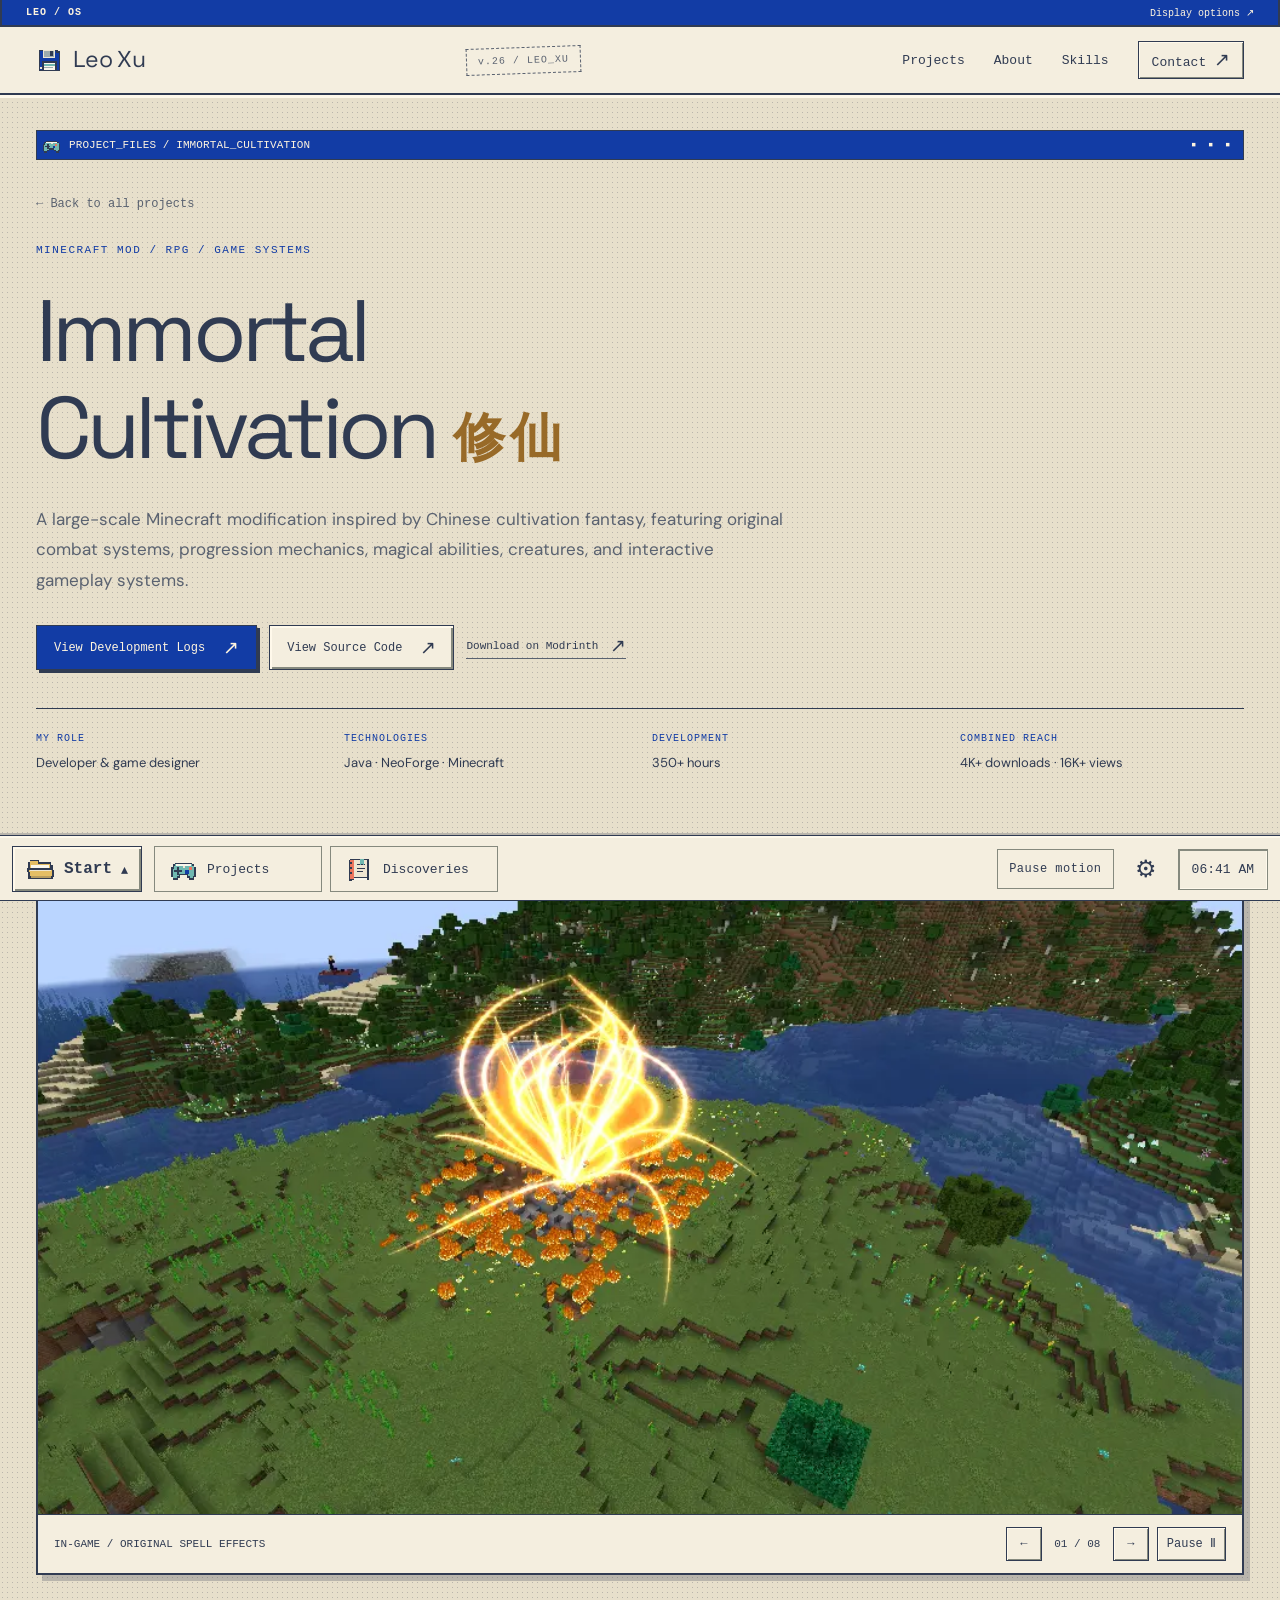
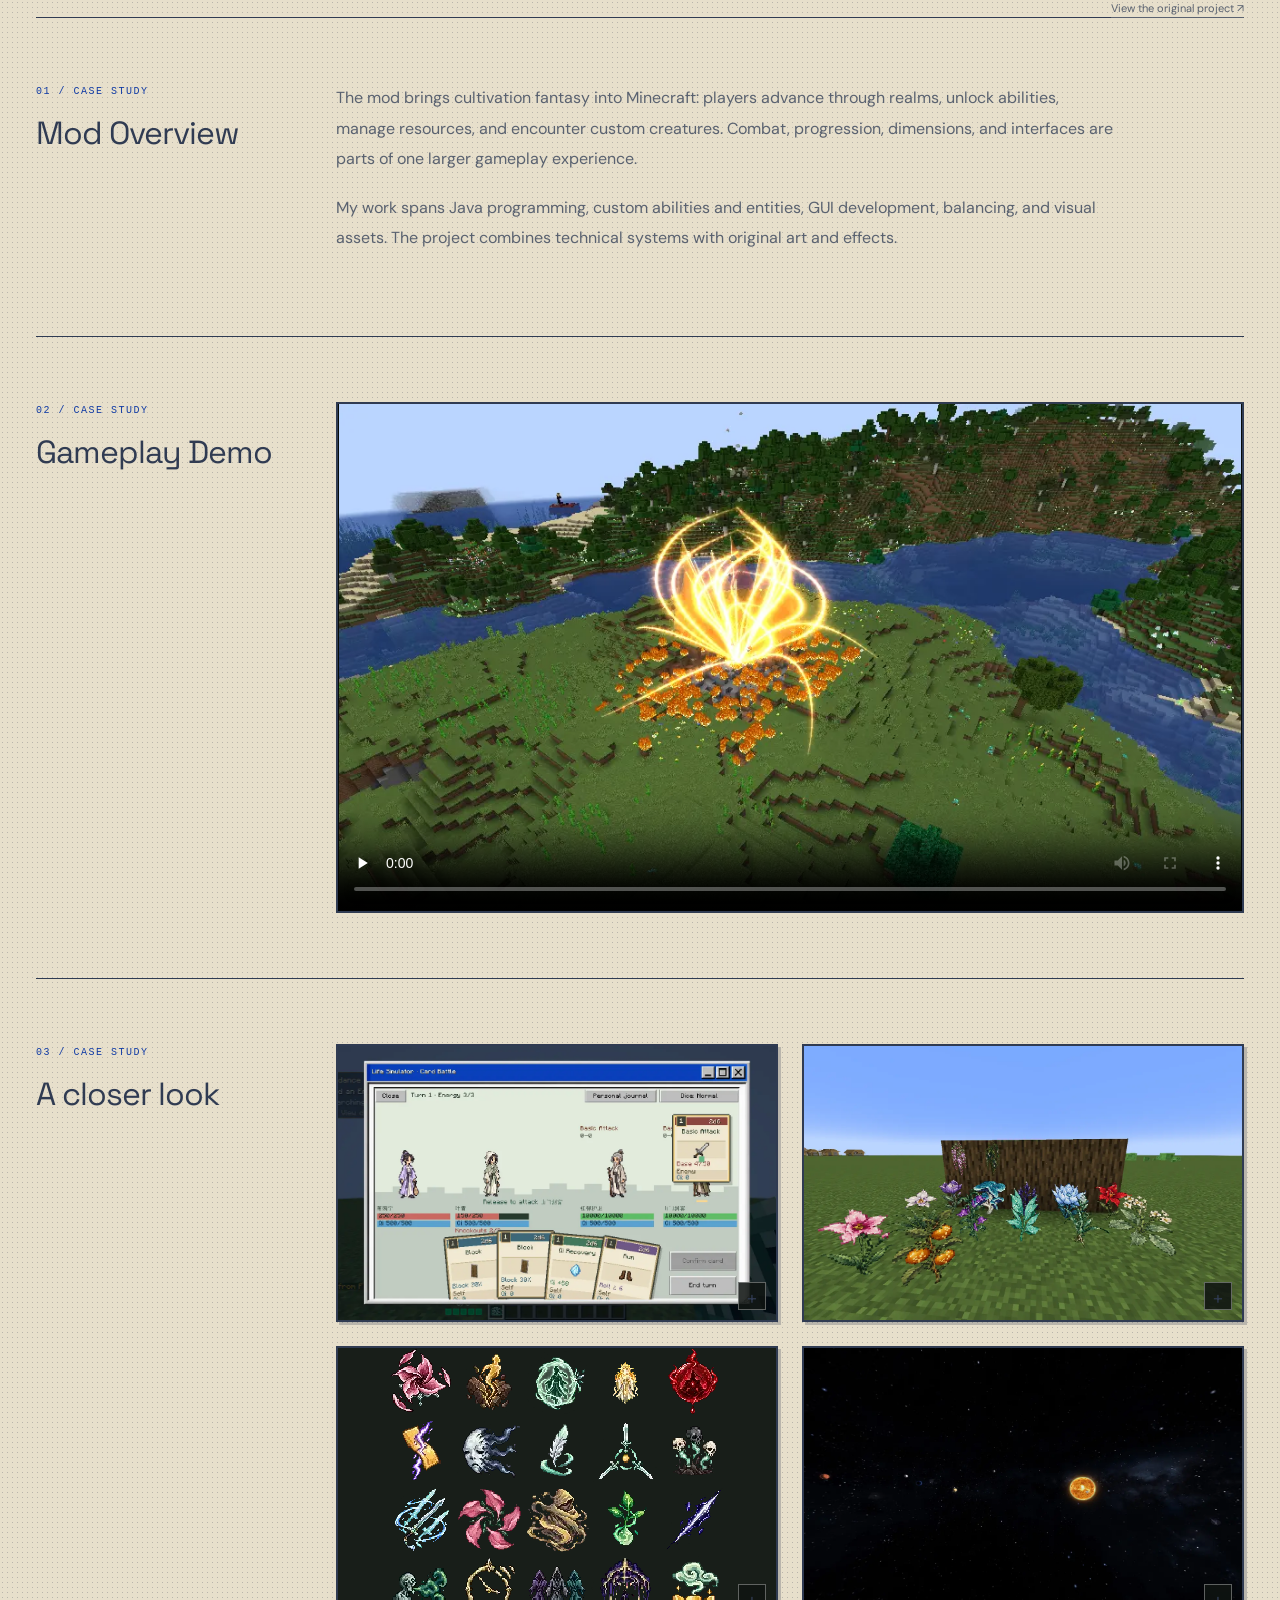
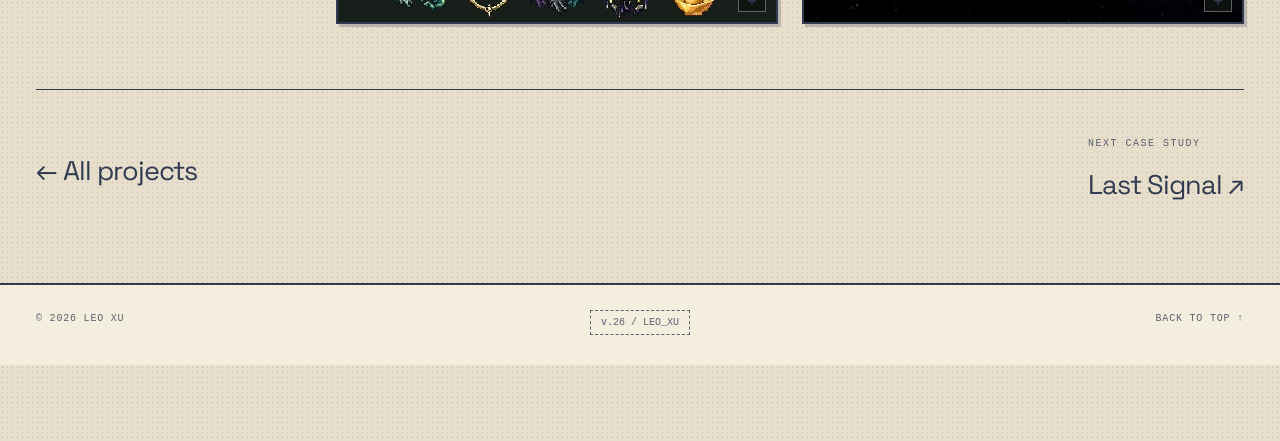
==== commit ff735aaf: "first update" ====
--- a/immortal-cultivation.html
+++ b/immortal-cultivation.html
@@ -1,10 +1,550 @@
-<!DOCTYPE html>
-<html lang="en" data-palette="paper" id="top"><head><meta charset="UTF-8"><meta name="viewport" content="width=device-width,initial-scale=1"><meta name="description" content="A case study of Leo Xu’s Java and NeoForge Minecraft mod: combat, cultivation progression, entities, interfaces, and original art."><meta name="theme-color" content="#101412"><title>Immortal Cultivation — Leo Xu</title><link rel="icon" type="image/svg+xml" href="assets/favicon.svg"><link rel="preload" href="assets/space-grotesk.woff2" as="font" type="font/woff2" crossorigin><link rel="stylesheet" href="styles.css"><link rel="stylesheet" href="retro.css"><link rel="stylesheet" href="playground.css"><link rel="stylesheet" href="retro-extras.css"><script src="script.js" defer></script><script src="mines-core.js" defer></script><script src="retro-extras.js" defer></script><script src="terminal-core.js" defer></script><script src="playground.js" defer></script><script src="desktop.js" defer></script><script src="case-slideshow.js" defer></script></head><body class="case-page cultivation-case desktop-theme"><a class="skip" href="#main">Skip to content</a><header class="site-header"><div class="system-strip"><span>LEO / OS</span><button type="button" data-app="settings">Display options ↗</button></div><nav class="shell nav-shell" aria-label="Main navigation"><a class="brand" href="index.html"><img class="pixel-icon " src="assets/retro/floppy.svg" alt="" width="32" height="32">Leo Xu<span class="accent"></span></a><button class="build-stamp" type="button" data-secret aria-label="Inspect the desktop build stamp">v.26 / LEO_XU</button><button class="menu-button" type="button" aria-expanded="false" aria-controls="navigation">Menu +</button><div class="nav-links" id="navigation"><a data-section="projects" href="index.html#projects">Projects</a><a data-section="about" href="index.html#about">About</a><a data-section="skills" href="index.html#skills">Skills</a><a class="nav-contact" data-section="contact" href="index.html#contact">Contact <span class="arrow" aria-hidden="true">↗</span></a></div></nav></header><main class="shell" id="main"><section class="case-hero"><div class="section-chrome"><img class="pixel-icon " src="assets/retro/controller.svg" alt="" width="32" height="32"><span>PROJECT_FILES / IMMORTAL_CULTIVATION</span><span class="chrome-dots" aria-hidden="true">▪ ▪ ▪</span></div><a class="back-link" href="index.html#projects">← Back to all projects</a><p class="eyebrow">MINECRAFT MOD / RPG / GAME SYSTEMS</p><div class="case-title-row"><h1>Immortal<br>Cultivation <span class="cn" lang="zh">修仙</span></h1></div><p class="lead">A large-scale Minecraft modification inspired by Chinese cultivation fantasy, featuring original combat systems, progression mechanics, magical abilities, creatures, and interactive gameplay systems.</p><div class="actions"><a class="button" href="https://stardance.hackclub.com/projects/14130" target="_blank" rel="noopener noreferrer">View Development Logs <span class="arrow" aria-hidden="true">↗</span></a><a class="button secondary" href="https://github.com/m3e66/immortal_cultivation_mod-source" target="_blank" rel="noopener noreferrer">View Source Code <span class="arrow" aria-hidden="true">↗</span></a><a class="text-link" href="https://modrinth.com/mod/immortal-cultivation-mod" target="_blank" rel="noopener noreferrer">Download on Modrinth <span class="arrow" aria-hidden="true">↗</span></a></div><dl class="case-facts"><div><dt>My role</dt><dd>Developer &amp; game designer</dd></div><div><dt>Technologies</dt><dd>Java · NeoForge · Minecraft</dd></div><div><dt>Development</dt><dd>350+ hours</dd></div><div><dt>Combined reach</dt><dd>4K+ downloads · 16K+ views</dd></div></dl></section><figure class="case-banner case-slideshow" data-case-slideshow role="region" aria-roledescription="carousel" aria-label="Immortal Cultivation project pictures">
-  <div class="case-slide-screen"><div class="case-slide is-active" data-slide data-caption="IN-GAME / ORIGINAL SPELL EFFECTS" role="group" aria-roledescription="slide" aria-label="1 of 8" aria-hidden="false"><img src="assets/cultivation-23.webp" alt="Golden magical effects spreading across the Minecraft world" width="994" height="559" fetchpriority="high"></div><div class="case-slide" data-slide data-caption="INTERFACE / LIFE SIMULATOR" role="group" aria-roledescription="slide" aria-label="2 of 8" aria-hidden="true"><img src="assets/cultivation-7.webp" alt="Life Simulator card battle interface with character sprites and ability cards" width="994" height="559" loading="lazy"></div><div class="case-slide" data-slide data-caption="MODEL VIEWPORT / CREATURE DESIGN" role="group" aria-roledescription="slide" aria-label="3 of 8" aria-hidden="true"><img src="assets/cultivation-14.webp" alt="Dragon creature model in a modeling viewport, not gameplay" width="994" height="559" loading="lazy"></div><div class="case-slide" data-slide data-caption="IN-GAME / ORIGINAL WEAPON ASSETS" role="group" aria-roledescription="slide" aria-label="4 of 8" aria-hidden="true"><img src="assets/cultivation-19.webp" alt="Custom weapon sprites displayed in Minecraft item frames" width="994" height="559" loading="lazy"></div><div class="case-slide" data-slide data-caption="IN-GAME / CUSTOM PLANTS" role="group" aria-roledescription="slide" aria-label="5 of 8" aria-hidden="true"><img src="assets/cultivation-plants.webp" alt="Colorful custom flowers and plants displayed in Minecraft" width="1600" height="841" loading="lazy"></div><div class="case-slide case-slide--pixel-art" data-slide data-caption="PIXEL ART / CULTIVATION ITEMS" role="group" aria-roledescription="slide" aria-label="6 of 8" aria-hidden="true"><img src="assets/cultivation-artifacts.webp" alt="Twenty colorful cultivation item sprites arranged in a grid" width="320" height="256" loading="lazy"></div><div class="case-slide" data-slide data-caption="IN-GAME / CELESTIAL VIEW" role="group" aria-roledescription="slide" aria-label="7 of 8" aria-hidden="true"><img src="assets/cultivation-space.webp" alt="A star-filled sky with glowing celestial bodies" width="1600" height="841" loading="lazy"></div><div class="case-slide" data-slide data-caption="INTERFACE / QI POUCH" role="group" aria-roledescription="slide" aria-label="8 of 8" aria-hidden="true"><img src="assets/cultivation-qi-pouch.webp" alt="Qi Pouch interface with a three-dimensional block preview and inventory" width="1600" height="841" loading="lazy"></div></div>
-  <figcaption class="case-slide-controls"><span class="case-slide-caption" data-slide-caption>IN-GAME / ORIGINAL SPELL EFFECTS</span><div class="case-slide-buttons" hidden><button type="button" data-slide-prev aria-label="Previous project picture">←</button><span class="case-slide-count" data-slide-count>01 / 08</span><button type="button" data-slide-next aria-label="Next project picture">→</button><button type="button" data-slide-play aria-label="Pause picture slideshow" aria-pressed="false">Pause Ⅱ</button></div></figcaption>
-  <span class="visually-hidden" data-slide-announcement role="status" aria-live="polite" aria-atomic="true"></span>
-</figure><p class="case-caption"><a href="https://stardance.hackclub.com/projects/14130" target="_blank" rel="noopener noreferrer">View the original project ↗</a></p>
-<section class="case-section"><div class="reveal"><p class="eyebrow">01 / CASE STUDY</p><h2>Mod Overview</h2></div><div class="case-content reveal"><p>The mod brings cultivation fantasy into Minecraft: players advance through realms, unlock abilities, manage resources, and encounter custom creatures. Combat, progression, dimensions, and interfaces are parts of one larger gameplay experience.</p><p>My work spans Java programming, custom abilities and entities, GUI development, balancing, and visual assets. The project combines technical systems with original art and effects.</p></div></section>
-<section class="case-section"><div class="reveal"><p class="eyebrow">02 / CASE STUDY</p><h2>Gameplay Demo</h2></div><div class="case-content reveal"><video class="game-video" controls playsinline preload="none" poster="assets/cultivation-23.webp" aria-label="Immortal Cultivation gameplay footage published in Leo's Stardance development logs"><source src="assets/cultivation-gameplay.mp4" type="video/mp4">Your browser cannot play this video <a href="assets/cultivation-gameplay.mp4">Download the gameplay clip</a></video></div></section>
-<section class="case-section"><div class="reveal"><p class="eyebrow">03 / CASE STUDY</p><h2>A closer look</h2></div><div class="case-content reveal"><div class="gallery"><figure><button type="button" data-lightbox="assets/cultivation-7.webp" data-caption="" aria-label="Enlarge: Life Simulator card battle interface with character sprites and ability cards"><img src="assets/cultivation-7.webp" alt="Life Simulator card battle interface with character sprites and ability cards" loading="lazy" decoding="async"><span class="zoom-mark" aria-hidden="true">+</span></button></figure><figure><button type="button" data-lightbox="assets/cultivation-plants.webp" data-caption="" aria-label="Enlarge: Colorful custom flowers and plants displayed in Minecraft"><img src="assets/cultivation-plants.webp" alt="Colorful custom flowers and plants displayed in Minecraft" loading="lazy" decoding="async"><span class="zoom-mark" aria-hidden="true">+</span></button></figure><figure><button type="button" data-lightbox="assets/cultivation-artifacts.webp" data-caption="" aria-label="Enlarge: Twenty colorful cultivation item sprites arranged in a grid"><img src="assets/cultivation-artifacts.webp" alt="Twenty colorful cultivation item sprites arranged in a grid" loading="lazy" decoding="async"><span class="zoom-mark" aria-hidden="true">+</span></button></figure><figure><button type="button" data-lightbox="assets/cultivation-space.webp" data-caption="" aria-label="Enlarge: A star-filled sky with glowing celestial bodies"><img src="assets/cultivation-space.webp" alt="A star-filled sky with glowing celestial bodies" loading="lazy" decoding="async"><span class="zoom-mark" aria-hidden="true">+</span></button></figure></div></div></section>
-<div class="project-next"><a href="index.html#projects">← All projects</a><div><span class="mono">NEXT CASE STUDY</span><a href="last-signal.html">Last Signal ↗</a></div></div></main><dialog class="lightbox" aria-label="Project screenshot viewer"><div class="lightbox-head"><p class="lightbox-caption"></p><button type="button" data-close aria-label="Close screenshot viewer">Close ×</button></div><img alt=""><div class="lightbox-controls"><button type="button" data-prev>← Previous</button><span class="lightbox-count" aria-live="polite"></span><button type="button" data-next>Next →</button></div></dialog><footer class="site-footer"><div class="shell footer-inner mono"><span>© 2026 LEO XU</span><button class="footer-build-stamp" type="button" data-secret aria-label="Inspect the desktop build stamp">v.26 / LEO_XU</button><a href="#top">BACK TO TOP ↑</a></div></footer><div class="desktop-taskbar"><button class="launcher-button" type="button" data-launcher aria-controls="tool-launcher" aria-expanded="false"><img class="pixel-icon " src="assets/retro/folder.svg" alt="" width="32" height="32"><strong>Start</strong><span>▴</span></button><div class="taskbar-tabs"><a href="index.html#projects"><img class="pixel-icon " src="assets/retro/controller.svg" alt="" width="32" height="32"> Projects</a><button type="button" data-app="journal"><img class="pixel-icon " src="assets/retro/journal.svg" alt="" width="32" height="32"> Discoveries</button></div><div class="taskbar-end"><button class="motion-button" type="button" aria-pressed="false">Pause motion</button><button class="taskbar-settings" type="button" data-app="settings" aria-label="Open desktop settings">⚙</button><time class="desktop-clock" aria-label="Local time">--:--</time></div><nav id="tool-launcher" class="tool-launcher" hidden aria-label="Desktop applications"><div class="launcher-heading">LEO / OS</div><button type="button" class="desktop-shortcut" data-app="signals"><img class="pixel-icon " src="assets/retro/controller.svg" alt="" width="32" height="32"><span>Signal Hunt</span></button><button type="button" class="desktop-shortcut" data-app="paint"><img class="pixel-icon " src="assets/retro/paint.svg" alt="" width="32" height="32"><span>Pixel Paint</span></button><button type="button" class="desktop-shortcut" data-app="music"><img class="pixel-icon " src="assets/retro/music.svg" alt="" width="32" height="32"><span>Music Lab</span></button><button type="button" class="desktop-shortcut" data-app="terminal"><img class="pixel-icon " src="assets/retro/terminal.svg" alt="" width="32" height="32"><span>Terminal</span></button><button type="button" class="desktop-shortcut" data-app="mines"><img class="pixel-icon " src="assets/retro/mines.svg" alt="" width="32" height="32"><span>Minesweeper</span></button><button type="button" class="desktop-shortcut" data-app="saver"><img class="pixel-icon " src="assets/retro/screensaver.svg" alt="" width="32" height="32"><span>Screen Saver</span></button><button type="button" class="desktop-shortcut" data-app="buddy"><img class="pixel-icon " src="assets/retro/paperclip.svg" alt="" width="32" height="32"><span>Office Buddy</span></button><button type="button" class="desktop-shortcut" data-app="errors"><img class="pixel-icon " src="assets/retro/error.svg" alt="" width="32" height="32"><span>Error Lab</span></button><button type="button" class="desktop-shortcut" data-app="journal"><img class="pixel-icon " src="assets/retro/journal.svg" alt="" width="32" height="32"><span>Discoveries</span></button><button type="button" class="desktop-shortcut" data-app="settings"><img class="pixel-icon " src="assets/retro/folder.svg" alt="" width="32" height="32"><span>Desktop settings</span></button></nav></div><div id="desktop-fx" aria-hidden="true"></div></body></html>+<!doctype html>
+<html lang="en" data-palette="paper" id="top">
+  <head>
+    <meta charset="UTF-8" />
+    <meta name="viewport" content="width=device-width,initial-scale=1" />
+    <meta
+      name="description"
+      content="A case study of Leo Xu’s Java and NeoForge Minecraft mod: combat, cultivation progression, entities, interfaces, and original art."
+    />
+    <meta name="theme-color" content="#101412" />
+    <title>Immortal Cultivation — Leo Xu</title>
+    <link rel="icon" type="image/svg+xml" href="assets/favicon.svg" />
+    <link rel="preload" href="assets/space-grotesk.woff2" as="font" type="font/woff2" crossorigin />
+    <link rel="stylesheet" href="styles.css" />
+    <link rel="stylesheet" href="retro.css" />
+    <link rel="stylesheet" href="playground.css" />
+    <link rel="stylesheet" href="retro-extras.css" />
+    <script src="script.js" defer></script>
+    <script src="mines-core.js" defer></script>
+    <script src="retro-extras.js" defer></script>
+    <script src="terminal-core.js" defer></script>
+    <script src="playground.js" defer></script>
+    <script src="desktop.js" defer></script>
+    <script src="case-slideshow.js" defer></script>
+  </head>
+  <body class="case-page cultivation-case desktop-theme">
+    <a class="skip" href="#main">Skip to content</a>
+    <header class="site-header">
+      <div class="system-strip">
+        <span>LEO / OS</span><button type="button" data-app="settings">Display options ↗</button>
+      </div>
+      <nav class="shell nav-shell" aria-label="Main navigation">
+        <a class="brand" href="index.html"
+          ><img class="pixel-icon" src="assets/retro/floppy.svg" alt="" width="32" height="32" />Leo
+          Xu<span class="accent"></span></a
+        ><button
+          class="build-stamp"
+          type="button"
+          data-secret
+          aria-label="Inspect the desktop build stamp"
+        >
+          v.26 / LEO_XU</button
+        ><button class="menu-button" type="button" aria-expanded="false" aria-controls="navigation">
+          Menu +
+        </button>
+        <div class="nav-links" id="navigation">
+          <a data-section="projects" href="index.html#projects">Projects</a
+          ><a data-section="about" href="index.html#about">About</a
+          ><a data-section="skills" href="index.html#skills">Skills</a
+          ><a class="nav-contact" data-section="contact" href="index.html#contact"
+            >Contact <span class="arrow" aria-hidden="true">↗</span></a
+          >
+        </div>
+      </nav>
+    </header>
+    <main class="shell" id="main">
+      <section class="case-hero">
+        <div class="section-chrome">
+          <img
+            class="pixel-icon"
+            src="assets/retro/controller.svg"
+            alt=""
+            width="32"
+            height="32"
+          /><span>PROJECT_FILES / IMMORTAL_CULTIVATION</span
+          ><span class="chrome-dots" aria-hidden="true">▪ ▪ ▪</span>
+        </div>
+        <a class="back-link" href="index.html#projects">← Back to all projects</a>
+        <p class="eyebrow">MINECRAFT MOD / RPG / GAME SYSTEMS</p>
+        <div class="case-title-row">
+          <h1>Immortal<br />Cultivation <span class="cn" lang="zh">修仙</span></h1>
+        </div>
+        <p class="lead">
+          A large-scale Minecraft modification inspired by Chinese cultivation fantasy, featuring
+          original combat systems, progression mechanics, magical abilities, creatures, and
+          interactive gameplay systems.
+        </p>
+        <div class="actions">
+          <a
+            class="button"
+            href="https://stardance.hackclub.com/projects/14130"
+            target="_blank"
+            rel="noopener noreferrer"
+            >View Development Logs <span class="arrow" aria-hidden="true">↗</span></a
+          ><a
+            class="button secondary"
+            href="https://github.com/m3e66/immortal_cultivation_mod-source"
+            target="_blank"
+            rel="noopener noreferrer"
+            >View Source Code <span class="arrow" aria-hidden="true">↗</span></a
+          ><a
+            class="text-link"
+            href="https://modrinth.com/mod/immortal-cultivation-mod"
+            target="_blank"
+            rel="noopener noreferrer"
+            >Download on Modrinth <span class="arrow" aria-hidden="true">↗</span></a
+          >
+        </div>
+        <dl class="case-facts">
+          <div>
+            <dt>My role</dt>
+            <dd>Developer &amp; game designer</dd>
+          </div>
+          <div>
+            <dt>Technologies</dt>
+            <dd>Java · NeoForge · Minecraft</dd>
+          </div>
+          <div>
+            <dt>Development</dt>
+            <dd>350+ hours</dd>
+          </div>
+          <div>
+            <dt>Combined reach</dt>
+            <dd>4K+ downloads · 16K+ views</dd>
+          </div>
+        </dl>
+      </section>
+      <figure
+        class="case-banner case-slideshow"
+        data-case-slideshow
+        role="region"
+        aria-roledescription="carousel"
+        aria-label="Immortal Cultivation project pictures"
+      >
+        <div class="case-slide-screen">
+          <div
+            class="case-slide is-active"
+            data-slide
+            data-caption="IN-GAME / ORIGINAL SPELL EFFECTS"
+            role="group"
+            aria-roledescription="slide"
+            aria-label="1 of 8"
+            aria-hidden="false"
+          >
+            <img
+              src="assets/cultivation-23.webp"
+              alt="Golden magical effects spreading across the Minecraft world"
+              width="994"
+              height="559"
+              fetchpriority="high"
+            />
+          </div>
+          <div
+            class="case-slide"
+            data-slide
+            data-caption="INTERFACE / LIFE SIMULATOR"
+            role="group"
+            aria-roledescription="slide"
+            aria-label="2 of 8"
+            aria-hidden="true"
+          >
+            <img
+              src="assets/cultivation-7.webp"
+              alt="Life Simulator card battle interface with character sprites and ability cards"
+              width="994"
+              height="559"
+              loading="lazy"
+            />
+          </div>
+          <div
+            class="case-slide"
+            data-slide
+            data-caption="MODEL VIEWPORT / CREATURE DESIGN"
+            role="group"
+            aria-roledescription="slide"
+            aria-label="3 of 8"
+            aria-hidden="true"
+          >
+            <img
+              src="assets/cultivation-14.webp"
+              alt="Dragon creature model in a modeling viewport, not gameplay"
+              width="994"
+              height="559"
+              loading="lazy"
+            />
+          </div>
+          <div
+            class="case-slide"
+            data-slide
+            data-caption="IN-GAME / ORIGINAL WEAPON ASSETS"
+            role="group"
+            aria-roledescription="slide"
+            aria-label="4 of 8"
+            aria-hidden="true"
+          >
+            <img
+              src="assets/cultivation-19.webp"
+              alt="Custom weapon sprites displayed in Minecraft item frames"
+              width="994"
+              height="559"
+              loading="lazy"
+            />
+          </div>
+          <div
+            class="case-slide"
+            data-slide
+            data-caption="IN-GAME / CUSTOM PLANTS"
+            role="group"
+            aria-roledescription="slide"
+            aria-label="5 of 8"
+            aria-hidden="true"
+          >
+            <img
+              src="assets/cultivation-plants.webp"
+              alt="Colorful custom flowers and plants displayed in Minecraft"
+              width="1600"
+              height="841"
+              loading="lazy"
+            />
+          </div>
+          <div
+            class="case-slide case-slide--pixel-art"
+            data-slide
+            data-caption="PIXEL ART / CULTIVATION ITEMS"
+            role="group"
+            aria-roledescription="slide"
+            aria-label="6 of 8"
+            aria-hidden="true"
+          >
+            <img
+              src="assets/cultivation-artifacts.webp"
+              alt="Twenty colorful cultivation item sprites arranged in a grid"
+              width="320"
+              height="256"
+              loading="lazy"
+            />
+          </div>
+          <div
+            class="case-slide"
+            data-slide
+            data-caption="IN-GAME / CELESTIAL VIEW"
+            role="group"
+            aria-roledescription="slide"
+            aria-label="7 of 8"
+            aria-hidden="true"
+          >
+            <img
+              src="assets/cultivation-space.webp"
+              alt="A star-filled sky with glowing celestial bodies"
+              width="1600"
+              height="841"
+              loading="lazy"
+            />
+          </div>
+          <div
+            class="case-slide"
+            data-slide
+            data-caption="INTERFACE / QI POUCH"
+            role="group"
+            aria-roledescription="slide"
+            aria-label="8 of 8"
+            aria-hidden="true"
+          >
+            <img
+              src="assets/cultivation-qi-pouch.webp"
+              alt="Qi Pouch interface with a three-dimensional block preview and inventory"
+              width="1600"
+              height="841"
+              loading="lazy"
+            />
+          </div>
+        </div>
+        <figcaption class="case-slide-controls">
+          <span class="case-slide-caption" data-slide-caption
+            >IN-GAME / ORIGINAL SPELL EFFECTS</span
+          >
+          <div class="case-slide-buttons" hidden>
+            <button type="button" data-slide-prev aria-label="Previous project picture">←</button
+            ><span class="case-slide-count" data-slide-count>01 / 08</span
+            ><button type="button" data-slide-next aria-label="Next project picture">→</button
+            ><button
+              type="button"
+              data-slide-play
+              aria-label="Pause picture slideshow"
+              aria-pressed="false"
+            >
+              Pause Ⅱ
+            </button>
+          </div>
+        </figcaption>
+        <span
+          class="visually-hidden"
+          data-slide-announcement
+          role="status"
+          aria-live="polite"
+          aria-atomic="true"
+        ></span>
+      </figure>
+      <p class="case-caption">
+        <a
+          href="https://stardance.hackclub.com/projects/14130"
+          target="_blank"
+          rel="noopener noreferrer"
+          >View the original project ↗</a
+        >
+      </p>
+      <section class="case-section">
+        <div class="reveal">
+          <p class="eyebrow">01 / CASE STUDY</p>
+          <h2>Mod Overview</h2>
+        </div>
+        <div class="case-content reveal">
+          <p>
+            The mod brings cultivation fantasy into Minecraft: players advance through realms,
+            unlock abilities, manage resources, and encounter custom creatures. Combat, progression,
+            dimensions, and interfaces are parts of one larger gameplay experience.
+          </p>
+          <p>
+            My work spans Java programming, custom abilities and entities, GUI development,
+            balancing, and visual assets. The project combines technical systems with original art
+            and effects.
+          </p>
+        </div>
+      </section>
+      <section class="case-section">
+        <div class="reveal">
+          <p class="eyebrow">02 / CASE STUDY</p>
+          <h2>Gameplay Demo</h2>
+        </div>
+        <div class="case-content reveal">
+          <video
+            class="game-video"
+            controls
+            playsinline
+            preload="none"
+            poster="assets/cultivation-23.webp"
+            aria-label="Immortal Cultivation gameplay footage published in Leo's Stardance development logs"
+          >
+            <source src="assets/cultivation-gameplay.mp4" type="video/mp4" />
+            Your browser cannot play this video
+            <a href="assets/cultivation-gameplay.mp4">Download the gameplay clip</a>
+          </video>
+        </div>
+      </section>
+      <section class="case-section">
+        <div class="reveal">
+          <p class="eyebrow">03 / CASE STUDY</p>
+          <h2>A closer look</h2>
+        </div>
+        <div class="case-content reveal">
+          <div class="gallery">
+            <figure>
+              <button
+                type="button"
+                data-lightbox="assets/cultivation-7.webp"
+                data-caption=""
+                aria-label="Enlarge: Life Simulator card battle interface with character sprites and ability cards"
+              >
+                <img
+                  src="assets/cultivation-7.webp"
+                  alt="Life Simulator card battle interface with character sprites and ability cards"
+                  loading="lazy"
+                  decoding="async"
+                /><span class="zoom-mark" aria-hidden="true">+</span>
+              </button>
+            </figure>
+            <figure>
+              <button
+                type="button"
+                data-lightbox="assets/cultivation-plants.webp"
+                data-caption=""
+                aria-label="Enlarge: Colorful custom flowers and plants displayed in Minecraft"
+              >
+                <img
+                  src="assets/cultivation-plants.webp"
+                  alt="Colorful custom flowers and plants displayed in Minecraft"
+                  loading="lazy"
+                  decoding="async"
+                /><span class="zoom-mark" aria-hidden="true">+</span>
+              </button>
+            </figure>
+            <figure>
+              <button
+                type="button"
+                data-lightbox="assets/cultivation-artifacts.webp"
+                data-caption=""
+                aria-label="Enlarge: Twenty colorful cultivation item sprites arranged in a grid"
+              >
+                <img
+                  src="assets/cultivation-artifacts.webp"
+                  alt="Twenty colorful cultivation item sprites arranged in a grid"
+                  loading="lazy"
+                  decoding="async"
+                /><span class="zoom-mark" aria-hidden="true">+</span>
+              </button>
+            </figure>
+            <figure>
+              <button
+                type="button"
+                data-lightbox="assets/cultivation-space.webp"
+                data-caption=""
+                aria-label="Enlarge: A star-filled sky with glowing celestial bodies"
+              >
+                <img
+                  src="assets/cultivation-space.webp"
+                  alt="A star-filled sky with glowing celestial bodies"
+                  loading="lazy"
+                  decoding="async"
+                /><span class="zoom-mark" aria-hidden="true">+</span>
+              </button>
+            </figure>
+          </div>
+        </div>
+      </section>
+      <div class="project-next">
+        <a href="index.html#projects">← All projects</a>
+        <div>
+          <span class="mono">NEXT CASE STUDY</span><a href="last-signal.html">Last Signal ↗</a>
+        </div>
+      </div>
+    </main>
+    <dialog class="lightbox" aria-label="Project screenshot viewer">
+      <div class="lightbox-head">
+        <p class="lightbox-caption"></p>
+        <button type="button" data-close aria-label="Close screenshot viewer">Close ×</button>
+      </div>
+      <img alt="" />
+      <div class="lightbox-controls">
+        <button type="button" data-prev>← Previous</button
+        ><span class="lightbox-count" aria-live="polite"></span
+        ><button type="button" data-next>Next →</button>
+      </div>
+    </dialog>
+    <footer class="site-footer">
+      <div class="shell footer-inner mono">
+        <span>© 2026 LEO XU</span
+        ><button
+          class="footer-build-stamp"
+          type="button"
+          data-secret
+          aria-label="Inspect the desktop build stamp"
+        >
+          v.26 / LEO_XU</button
+        ><a href="#top">BACK TO TOP ↑</a>
+      </div>
+    </footer>
+    <div class="desktop-taskbar">
+      <button
+        class="launcher-button"
+        type="button"
+        data-launcher
+        aria-controls="tool-launcher"
+        aria-expanded="false"
+      >
+        <img
+          class="pixel-icon"
+          src="assets/retro/folder.svg"
+          alt=""
+          width="32"
+          height="32"
+        /><strong>Start</strong><span>▴</span>
+      </button>
+      <div class="taskbar-tabs">
+        <a href="index.html#projects"
+          ><img
+            class="pixel-icon"
+            src="assets/retro/controller.svg"
+            alt=""
+            width="32"
+            height="32"
+          />
+          Projects</a
+        ><button type="button" data-app="journal">
+          <img class="pixel-icon" src="assets/retro/journal.svg" alt="" width="32" height="32" />
+          Discoveries
+        </button>
+      </div>
+      <div class="taskbar-end">
+        <button class="motion-button" type="button" aria-pressed="false">Pause motion</button
+        ><button
+          class="taskbar-settings"
+          type="button"
+          data-app="settings"
+          aria-label="Open desktop settings"
+        >
+          ⚙</button
+        ><time class="desktop-clock" aria-label="Local time">--:--</time>
+      </div>
+      <nav id="tool-launcher" class="tool-launcher" hidden aria-label="Desktop applications">
+        <div class="launcher-heading">LEO / OS</div>
+        <button type="button" class="desktop-shortcut" data-app="signals">
+          <img
+            class="pixel-icon"
+            src="assets/retro/controller.svg"
+            alt=""
+            width="32"
+            height="32"
+          /><span>Signal Hunt</span></button
+        ><button type="button" class="desktop-shortcut" data-app="paint">
+          <img class="pixel-icon" src="assets/retro/paint.svg" alt="" width="32" height="32" /><span
+            >Pixel Paint</span
+          ></button
+        ><button type="button" class="desktop-shortcut" data-app="music">
+          <img class="pixel-icon" src="assets/retro/music.svg" alt="" width="32" height="32" /><span
+            >Music Lab</span
+          ></button
+        ><button type="button" class="desktop-shortcut" data-app="terminal">
+          <img
+            class="pixel-icon"
+            src="assets/retro/terminal.svg"
+            alt=""
+            width="32"
+            height="32"
+          /><span>Terminal</span></button
+        ><button type="button" class="desktop-shortcut" data-app="mines">
+          <img class="pixel-icon" src="assets/retro/mines.svg" alt="" width="32" height="32" /><span
+            >Minesweeper</span
+          ></button
+        ><button type="button" class="desktop-shortcut" data-app="saver">
+          <img
+            class="pixel-icon"
+            src="assets/retro/screensaver.svg"
+            alt=""
+            width="32"
+            height="32"
+          /><span>Screen Saver</span></button
+        ><button type="button" class="desktop-shortcut" data-app="buddy">
+          <img
+            class="pixel-icon"
+            src="assets/retro/paperclip.svg"
+            alt=""
+            width="32"
+            height="32"
+          /><span>Office Buddy</span></button
+        ><button type="button" class="desktop-shortcut" data-app="errors">
+          <img class="pixel-icon" src="assets/retro/error.svg" alt="" width="32" height="32" /><span
+            >Error Lab</span
+          ></button
+        ><button type="button" class="desktop-shortcut" data-app="journal">
+          <img
+            class="pixel-icon"
+            src="assets/retro/journal.svg"
+            alt=""
+            width="32"
+            height="32"
+          /><span>Discoveries</span></button
+        ><button type="button" class="desktop-shortcut" data-app="settings">
+          <img
+            class="pixel-icon"
+            src="assets/retro/folder.svg"
+            alt=""
+            width="32"
+            height="32"
+          /><span>Desktop settings</span>
+        </button>
+      </nav>
+    </div>
+    <div id="desktop-fx" aria-hidden="true"></div>
+  </body>
+</html>
--- a/styles.css
+++ b/styles.css
@@ -1,3 +1,4 @@
+
 @font-face{font-family:Space;src:url('assets/space-grotesk.woff2') format('woff2');font-weight:400 700;font-display:swap}
 @font-face{font-family:DM;src:url('assets/dm-sans.woff2') format('woff2');font-weight:400 700;font-display:swap}
 :root{color-scheme:dark;--bg:#101412;--panel:#191e1b;--ink:#f0f1e9;--muted:#a5aea6;--line:#303831;--accent:#d1e8a0;--gold:#dfbd7d;--cyan:#9de5dc;--radius:12px;--display:Space,'Segoe UI',sans-serif;--body:DM,'Segoe UI',sans-serif}
--- a/retro.css
+++ b/retro.css
@@ -1,3 +1,4 @@
+
 :root{color-scheme:light;--bg:#e7dfcb;--panel:#f4eedf;--ink:#303b52;--muted:#5a6270;--line:#303b52;--accent:#123ca5;--gold:#986a28;--cyan:#236d73;--radius:0px;--paper:#f4eedf;--title:#123ca5;--title-ink:#fff5df;--coral:#eb765e;--teal:#7bb6ad;--shadow:#303b5240;--bevel-light:#fff9eb;--bevel-dark:#85897e;--mono:Consolas,'Courier New',monospace}
 :root[data-palette=midnight]{color-scheme:dark;--bg:#172033;--panel:#28364a;--paper:#28364a;--ink:#e8e3d1;--muted:#b4c1c8;--line:#b3bdc3;--accent:#a7d6c4;--title:#315f73;--title-ink:#fff5df;--coral:#df9984;--teal:#5f9890;--shadow:#0008;--bevel-light:#53677a;--bevel-dark:#101729;--gold:#dfbd7d;--cyan:#a4dcd5}
 :root[data-palette=peach]{--bg:#f0ccaa;--panel:#f9dcbf;--paper:#f9dcbf;--ink:#344058;--muted:#655d65;--line:#344058;--accent:#983c52;--title:#344058;--title-ink:#ffe5ca;--coral:#cc4d62;--teal:#a5af99;--bevel-light:#ffe8d0;--bevel-dark:#997b73;--gold:#834728;--cyan:#396d65}
--- a/playground.css
+++ b/playground.css
@@ -1,3 +1,4 @@
+
 .pg-dialog{--pg-paper:#eee5d2;--pg-ink:#303b52;--pg-line:#7a7c83;--pg-blue:#123ca5;--pg-coral:#ed755e;--pg-inset:#fffaf0;--pg-muted:#5b6270;width:min(750px,calc(100vw - 28px));max-height:calc(100svh - 32px);padding:4px;border:2px solid #303b52;border-radius:0;background:var(--pg-paper);color:var(--pg-ink);box-shadow:inset 2px 2px #fff9,inset -2px -2px #727a86,9px 9px 0 #101a2b66;font-family:Consolas,'Courier New',monospace;font-size:14px;line-height:1.55;overflow:auto;cursor:url('assets/retro/xp-arrow.cur'),default}
 .pg-dialog::backdrop{background:#15203490;backdrop-filter:blur(2px)}
 .pg-dialog *{box-sizing:border-box}.pg-dialog button,.pg-dialog input{font:inherit;color:inherit}.pg-dialog button{min-height:34px;background:var(--pg-paper);border:1px solid var(--pg-ink);border-top-color:#fff;border-left-color:#fff;box-shadow:inset -1px -1px #7e8290,inset 1px 1px #fff7,1px 1px 0 var(--pg-ink);padding:7px 13px;border-radius:0;cursor:url('assets/retro/xp-hand.cur'),pointer}.pg-dialog button:active{box-shadow:inset 1px 1px #7e8290;transform:translate(1px,1px)}.pg-dialog button:hover{filter:brightness(1.06)}.pg-dialog button:focus-visible,.pg-dialog input:focus-visible{outline:2px dashed var(--pg-blue);outline-offset:3px}.pg-dialog button:disabled{opacity:.5;cursor:not-allowed;filter:none}.pg-dialog .pg-primary{background:var(--pg-blue);color:#fff;border-top-color:#7997ec;border-left-color:#7997ec;box-shadow:inset -1px -1px #0d236b,1px 1px 0 var(--pg-ink)}
--- a/retro-extras.css
+++ b/retro-extras.css
@@ -1,3 +1,4 @@
+
 .playground-shortcuts{grid-template-columns:repeat(7,minmax(0,1fr));margin-bottom:28px}
 .playground-shortcuts .desktop-shortcut{font-size:13px;gap:10px;padding:10px 4px}
 .playground-shortcuts .pixel-icon{width:38px;height:38px}
